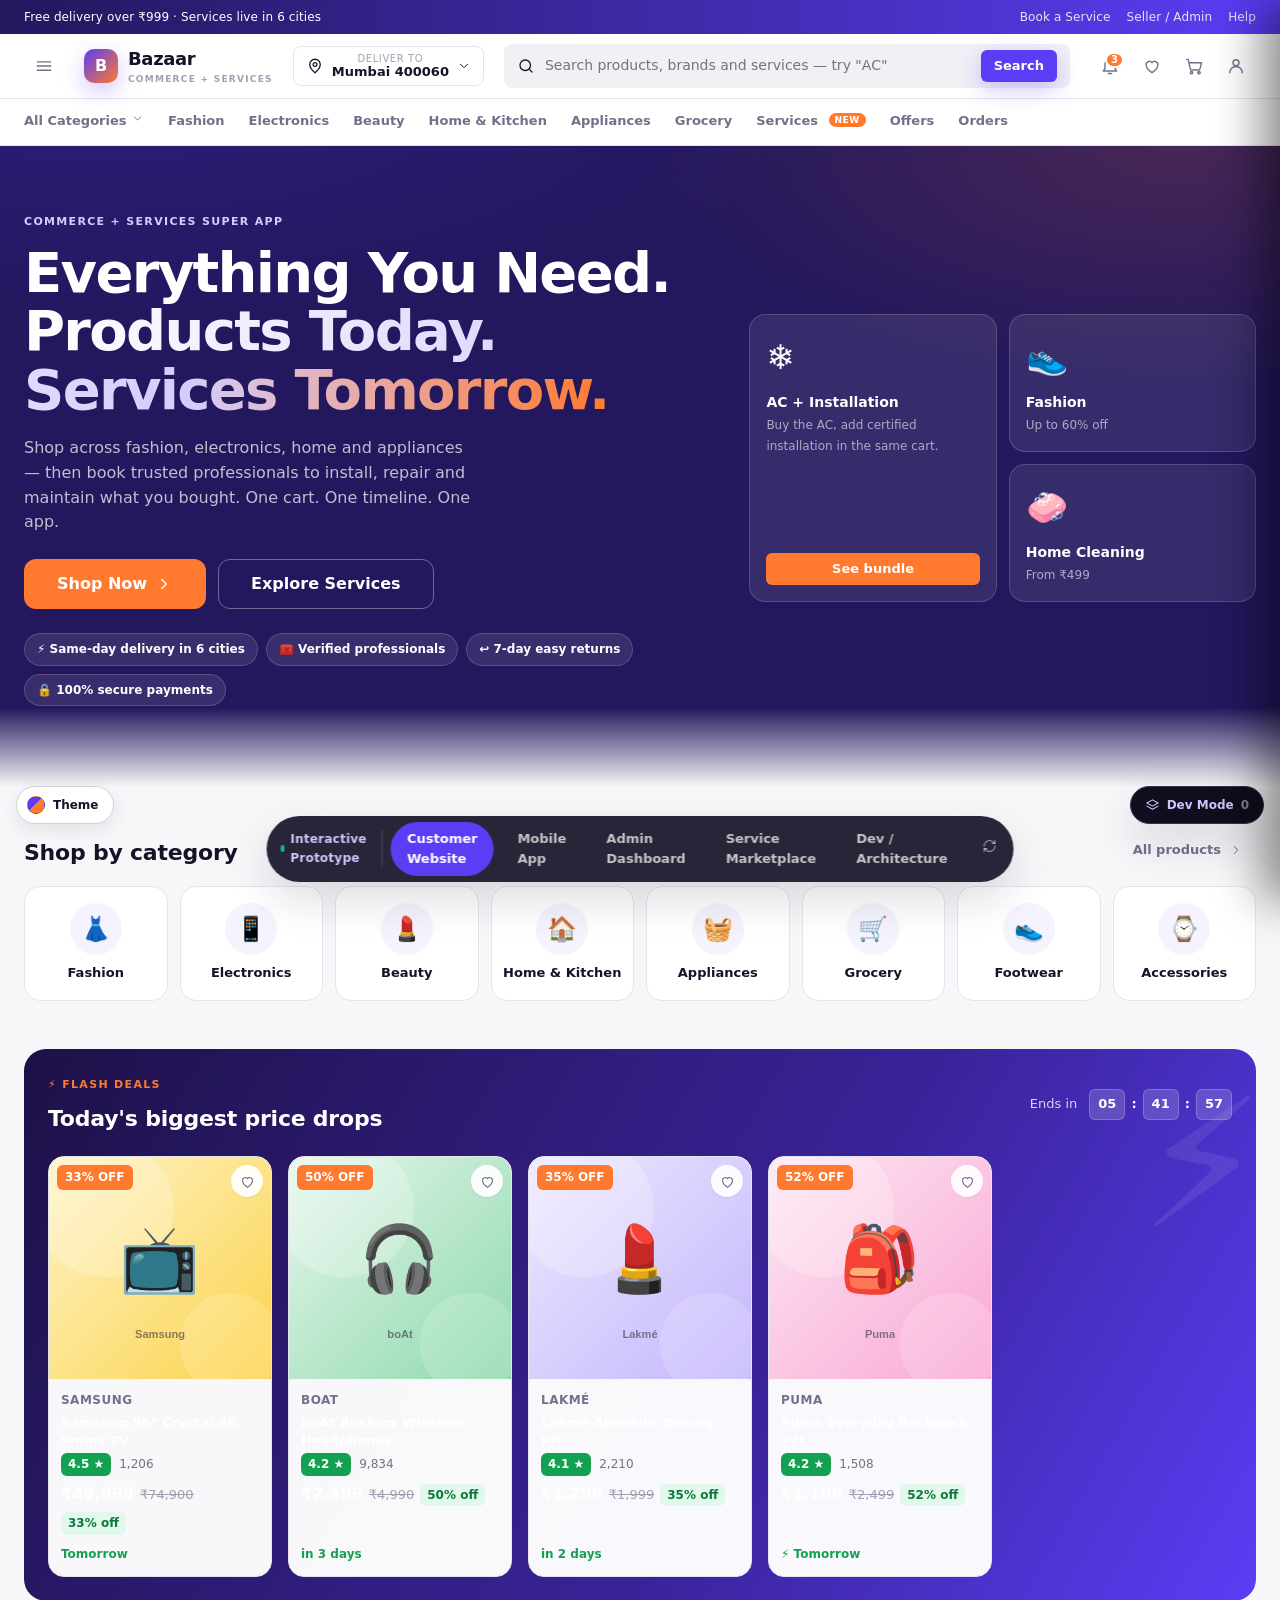
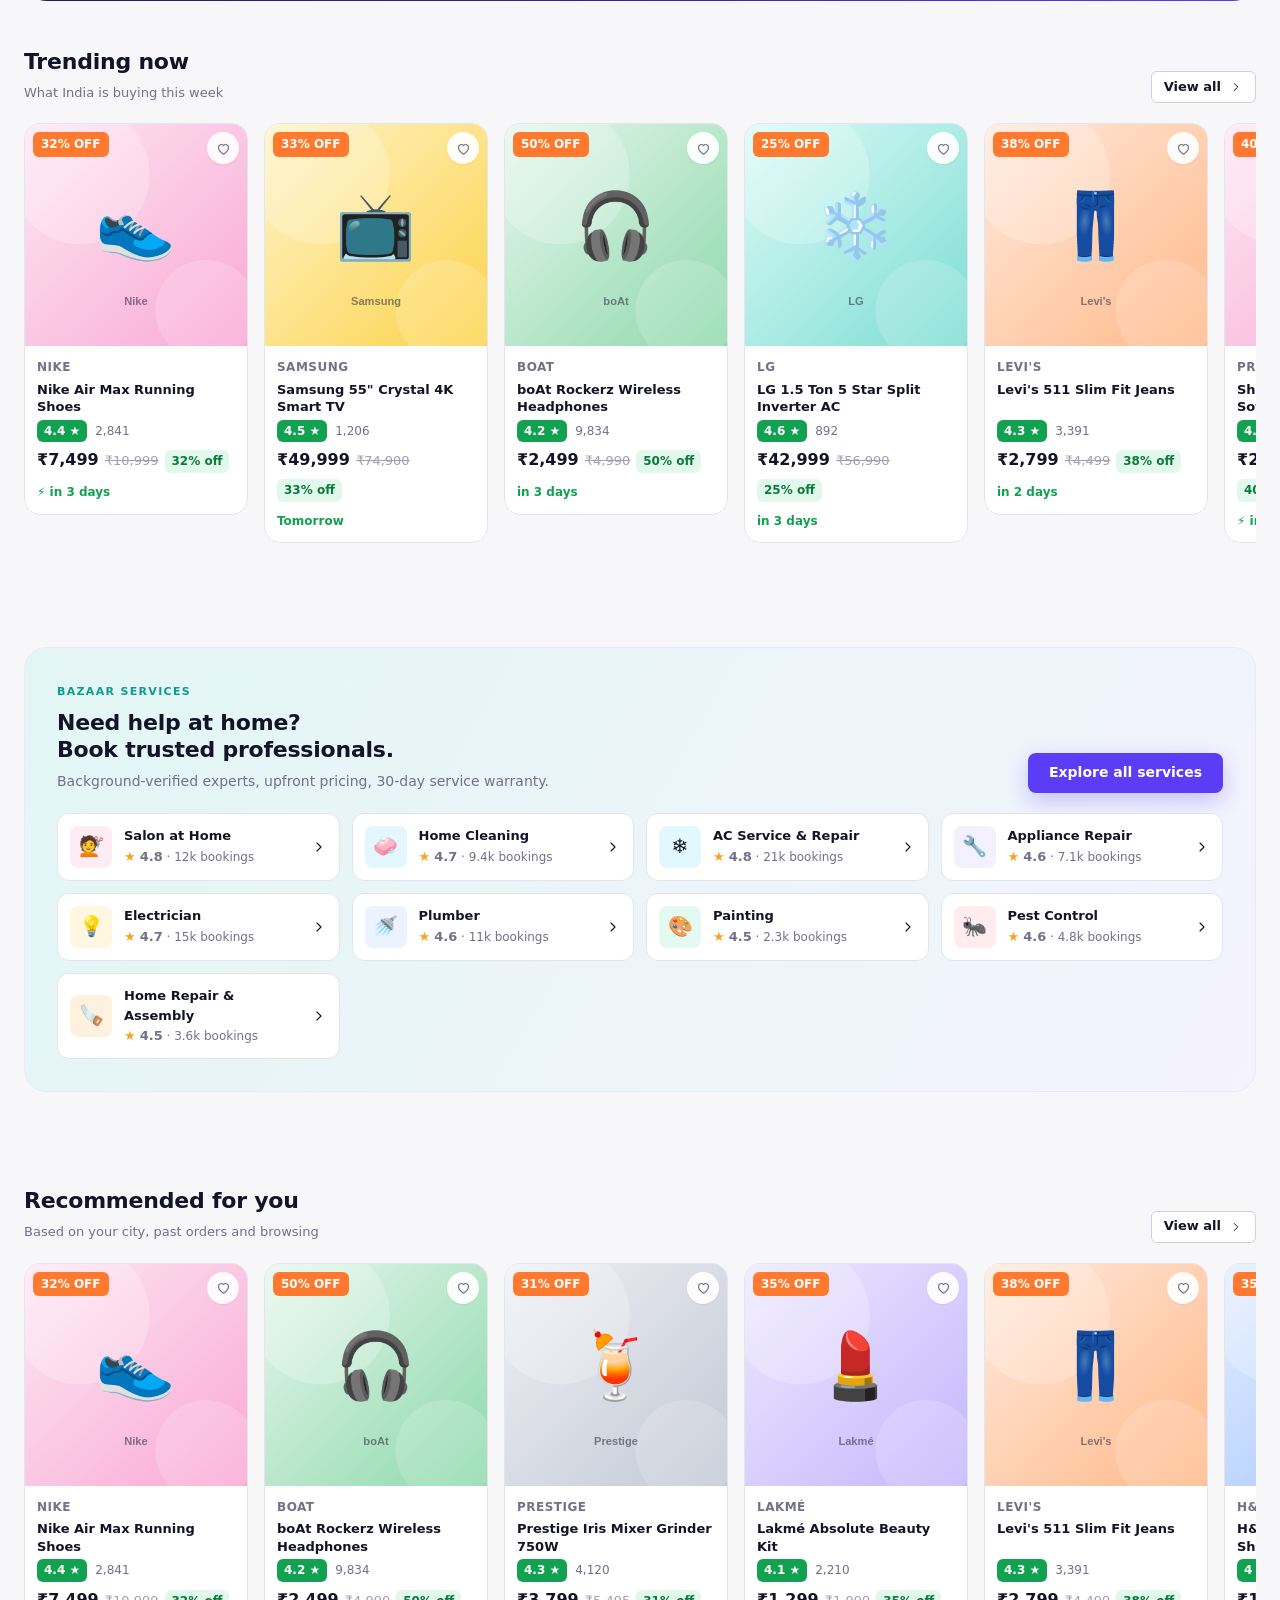
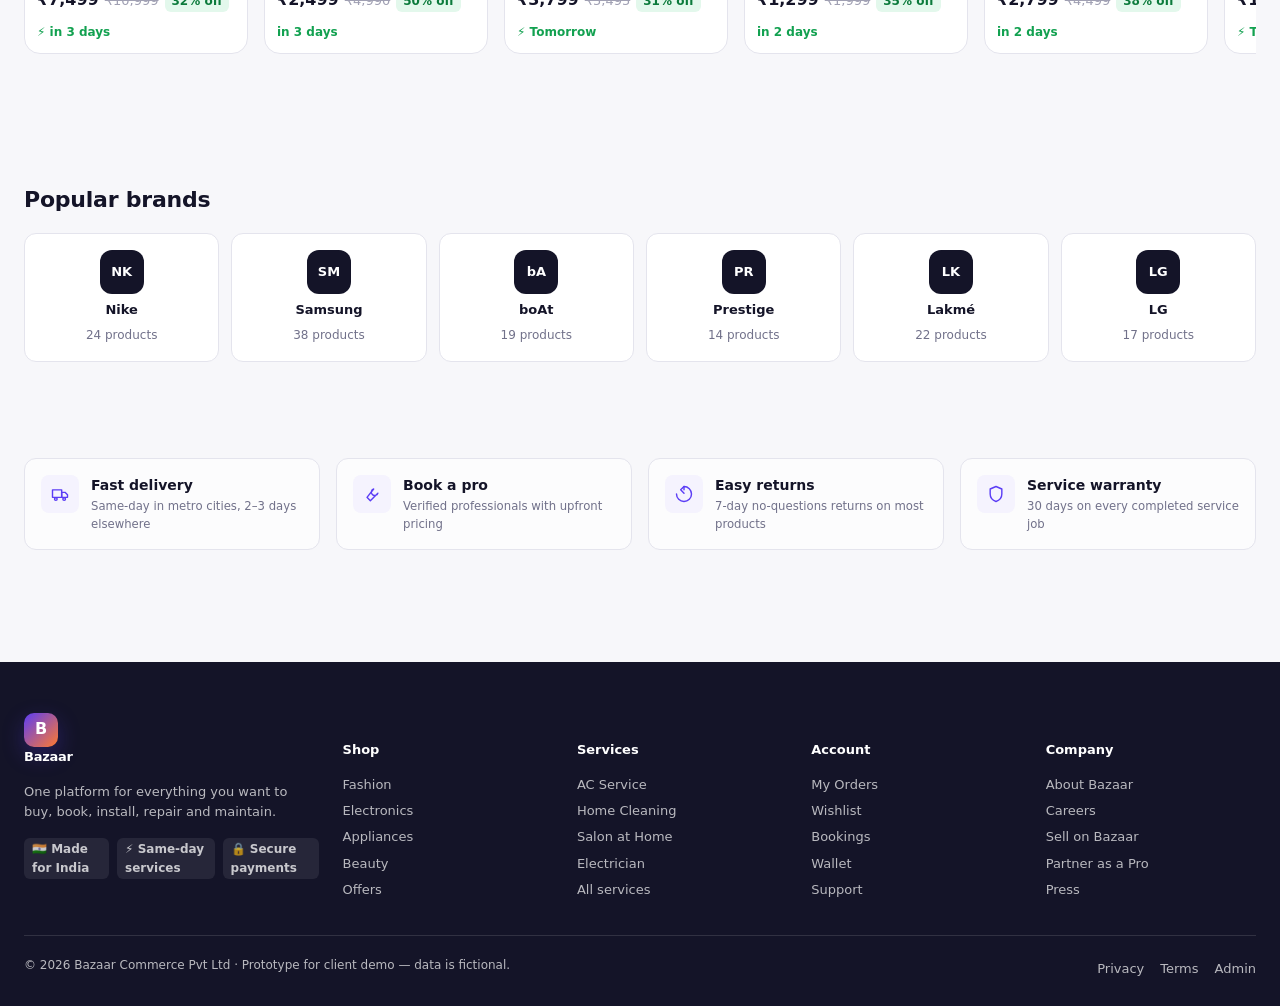
==== prototype/index.html @ 18c9ff4c "feat: Bazaar commerce + services super app prototype Interactive, dependency-free prototype (HTML/CS" ====
<!DOCTYPE html>
<html lang="en">
<head>
<meta charset="utf-8">
<meta name="viewport" content="width=device-width, initial-scale=1">
<title>Bazaar — Products Today. Services Tomorrow.</title>
<meta name="description" content="Bazaar customer storefront prototype — commerce plus home services in one app.">
<link rel="icon" href="data:image/svg+xml,<svg xmlns='http://www.w3.org/2000/svg' viewBox='0 0 100 100'><rect width='100' height='100' rx='24' fill='%235B3DF5'/><text y='72' x='50' font-size='62' font-family='Arial' font-weight='bold' fill='white' text-anchor='middle'>B</text></svg>">
<link rel="stylesheet" href="css/global.css">
<link rel="stylesheet" href="css/theme.css">
<link rel="stylesheet" href="css/dev.css">
<link rel="stylesheet" href="css/storefront.css">
<script src="js/theme.js"></script>
</head>
<body>
  <header class="site-header" id="header"></header>
  <main id="view"></main>
  <footer class="site-footer" id="footer"></footer>

  <script src="js/mock-data.js"></script>
  <script src="js/ui.js"></script>
  <script src="js/app.js"></script>
  <script src="js/dev-data.js"></script>
  <script src="js/dev-mode.js"></script>
</body>
</html>
---- prototype/css/global.css ----
/* ============================================================
   BAZAAR — Commerce + Services Super App
   global.css — design tokens + reusable component system
   Used by: index.html, services.html, admin.html, mobile.html
   ============================================================ */

/* ---------- 1. TOKENS ---------- */
:root {
  /* brand */
  --primary-900:#1d1147; --primary-800:#2b1a6b; --primary-700:#3a239a;
  --primary-600:#4a2ec4; --primary: #5B3DF5; --primary-400:#7d64f7;
  --primary-300:#a693fa; --primary-200:#cfc4fd; --primary-100:#ece7ff; --primary-50:#f6f4ff;

  --secondary:#0FB5A6;  --secondary-600:#0a8d82; --secondary-100:#dcfaf6;
  --accent:#FF7A2F;     --accent-600:#e35f16;    --accent-100:#fff0e6;

  /* status */
  --success:#12A150; --success-100:#e3f8ec;
  --warning:#F5A524; --warning-100:#fff4e0;
  --error:#E5484D;   --error-100:#fdeaea;
  --info:#3B82F6;    --info-100:#e8f1ff;

  /* neutrals */
  --n-0:#ffffff; --n-25:#fcfcfd; --n-50:#f7f7fa; --n-100:#f0f0f5; --n-200:#e4e4ed;
  --n-300:#d1d1de; --n-400:#a0a0b3; --n-500:#71718a; --n-600:#55556b; --n-700:#3c3c50;
  --n-800:#26263a; --n-900:#141428;

  /* semantic surfaces (light theme, dark-ready naming) */
  --bg:            var(--n-50);
  --surface:       var(--n-0);
  --surface-alt:   var(--n-25);
  --surface-sunken:var(--n-100);
  --border:        var(--n-200);
  --border-strong: var(--n-300);
  --text:          var(--n-900);
  --text-muted:    var(--n-500);
  --text-soft:     var(--n-400);
  --on-primary:    #ffffff;

  /* type scale */
  --font: "Inter", "Segoe UI", system-ui, -apple-system, "Helvetica Neue", Arial, sans-serif;
  --fs-xs:11px; --fs-sm:12px; --fs-md:13px; --fs-base:14px; --fs-lg:16px;
  --fs-xl:18px; --fs-2xl:22px; --fs-3xl:28px; --fs-4xl:34px; --fs-5xl:44px; --fs-6xl:56px;

  /* spacing scale (4px base) */
  --s-1:4px; --s-2:8px; --s-3:12px; --s-4:16px; --s-5:20px; --s-6:24px;
  --s-7:32px; --s-8:40px; --s-9:48px; --s-10:64px; --s-11:80px;

  /* radius */
  --r-xs:6px; --r-sm:8px; --r-md:12px; --r-lg:16px; --r-xl:22px; --r-full:999px;

  /* elevation */
  --sh-xs:0 1px 2px rgba(20,20,40,.06);
  --sh-sm:0 2px 6px rgba(20,20,40,.07);
  --sh-md:0 6px 18px rgba(20,20,40,.09);
  --sh-lg:0 18px 44px rgba(20,20,40,.14);
  --sh-primary:0 8px 22px rgba(91,61,245,.28);

  /* motion */
  --t-fast:120ms cubic-bezier(.4,0,.2,1);
  --t:180ms cubic-bezier(.4,0,.2,1);
  --t-slow:320ms cubic-bezier(.16,1,.3,1);

  --header-h:64px;
  --maxw:1320px;
}

/* Dark tokens kept ready — flip <html data-theme="dark"> to preview. */
[data-theme="dark"] {
  --bg:#0d0d18; --surface:#15152a; --surface-alt:#1b1b33; --surface-sunken:#101020;
  --border:#26263f; --border-strong:#33334f;
  --text:#f2f2f8; --text-muted:#a0a0b8; --text-soft:#70708c;
  --sh-md:0 6px 18px rgba(0,0,0,.5); --sh-lg:0 18px 44px rgba(0,0,0,.6);
}

/* ---------- 2. RESET ---------- */
*,*::before,*::after{box-sizing:border-box}
html,body{margin:0;padding:0}
html{-webkit-text-size-adjust:100%}
body{
  font-family:var(--font); font-size:var(--fs-base); line-height:1.55;
  color:var(--text); background:var(--bg);
  -webkit-font-smoothing:antialiased; text-rendering:optimizeLegibility;
}
img{max-width:100%; display:block}
button,input,select,textarea{font:inherit; color:inherit}
button{cursor:pointer; background:none; border:none; padding:0}
a{color:inherit; text-decoration:none}
ul,ol{margin:0; padding:0; list-style:none}
h1,h2,h3,h4,h5,p{margin:0}
table{border-collapse:collapse; width:100%}
:focus-visible{outline:2px solid var(--primary); outline-offset:2px; border-radius:4px}
::-webkit-scrollbar{width:10px;height:10px}
::-webkit-scrollbar-thumb{background:var(--n-300); border-radius:99px; border:3px solid transparent; background-clip:content-box}
::-webkit-scrollbar-track{background:transparent}

/* ---------- 3. TYPOGRAPHY ---------- */
.h1{font-size:var(--fs-4xl); font-weight:800; letter-spacing:-.02em; line-height:1.15}
.h2{font-size:var(--fs-3xl); font-weight:800; letter-spacing:-.02em; line-height:1.2}
.h3{font-size:var(--fs-2xl); font-weight:700; letter-spacing:-.01em}
.h4{font-size:var(--fs-xl); font-weight:700}
.h5{font-size:var(--fs-lg); font-weight:650}
.eyebrow{font-size:var(--fs-xs); font-weight:700; letter-spacing:.12em; text-transform:uppercase; color:var(--primary)}
.muted{color:var(--text-muted)}
.soft{color:var(--text-soft)}
.small{font-size:var(--fs-md)}
.tiny{font-size:var(--fs-sm)}
.strike{text-decoration:line-through; color:var(--text-soft)}
.bold{font-weight:700}
.center{text-align:center}
.right{text-align:right}
.nowrap{white-space:nowrap}
.clamp2{display:-webkit-box;-webkit-line-clamp:2;-webkit-box-orient:vertical;overflow:hidden}
.clamp1{white-space:nowrap;overflow:hidden;text-overflow:ellipsis}

/* ---------- 4. LAYOUT ---------- */
.container{width:100%; max-width:var(--maxw); margin:0 auto; padding:0 var(--s-6)}
.row{display:flex; align-items:center}
.row-between{display:flex; align-items:center; justify-content:space-between}
.col{display:flex; flex-direction:column}
.wrap{flex-wrap:wrap}
.gap-1{gap:var(--s-1)} .gap-2{gap:var(--s-2)} .gap-3{gap:var(--s-3)}
.gap-4{gap:var(--s-4)} .gap-5{gap:var(--s-5)} .gap-6{gap:var(--s-6)} .gap-8{gap:var(--s-8)}
.grow{flex:1}
.mt-2{margin-top:var(--s-2)} .mt-3{margin-top:var(--s-3)} .mt-4{margin-top:var(--s-4)}
.mt-6{margin-top:var(--s-6)} .mt-8{margin-top:var(--s-8)}
.mb-2{margin-bottom:var(--s-2)} .mb-3{margin-bottom:var(--s-3)} .mb-4{margin-bottom:var(--s-4)}
.mb-6{margin-bottom:var(--s-6)}
.hide{display:none !important}
.grid{display:grid; gap:var(--s-5)}
.grid-2{grid-template-columns:repeat(2,1fr)}
.grid-3{grid-template-columns:repeat(3,1fr)}
.grid-4{grid-template-columns:repeat(4,1fr)}
.grid-auto{grid-template-columns:repeat(auto-fill,minmax(210px,1fr))}
.divider{height:1px; background:var(--border); border:0; margin:var(--s-5) 0}
.section{padding:var(--s-9) 0}
.section-head{display:flex; align-items:flex-end; justify-content:space-between; gap:var(--s-4); margin-bottom:var(--s-5)}
.section-head .h3{line-height:1.2}

/* ---------- 5. BUTTONS ---------- */
.btn{
  display:inline-flex; align-items:center; justify-content:center; gap:var(--s-2);
  height:40px; padding:0 var(--s-5); border-radius:var(--r-sm);
  font-size:var(--fs-base); font-weight:650; white-space:nowrap;
  border:1px solid transparent; transition:all var(--t); user-select:none;
}
.btn:active{transform:translateY(1px)}
.btn-primary{background:var(--primary); color:var(--on-primary); box-shadow:var(--sh-primary)}
.btn-primary:hover{background:var(--primary-600)}
.btn-secondary{background:var(--n-900); color:#fff}
.btn-secondary:hover{background:var(--n-800)}
.btn-accent{background:var(--accent); color:#fff}
.btn-accent:hover{background:var(--accent-600)}
.btn-outline{background:var(--surface); border-color:var(--border-strong); color:var(--text)}
.btn-outline:hover{border-color:var(--primary); color:var(--primary); background:var(--primary-50)}
.btn-ghost{background:transparent; color:var(--text-muted)}
.btn-ghost:hover{background:var(--surface-sunken); color:var(--text)}
.btn-danger{background:var(--error); color:#fff}
.btn-danger:hover{filter:brightness(.93)}
.btn-success{background:var(--success); color:#fff}
.btn-sm{height:32px; padding:0 var(--s-3); font-size:var(--fs-md); border-radius:var(--r-xs)}
.btn-lg{height:50px; padding:0 var(--s-7); font-size:var(--fs-lg); border-radius:var(--r-md)}
.btn-block{width:100%}
.btn-icon{width:40px; padding:0}
.btn-icon.btn-sm{width:32px}
.btn[disabled],.btn.is-disabled{opacity:.45; pointer-events:none}

.icon-btn{
  width:40px;height:40px;border-radius:var(--r-full);display:inline-flex;
  align-items:center;justify-content:center;color:var(--text-muted);transition:all var(--t);position:relative
}
.icon-btn:hover{background:var(--surface-sunken); color:var(--text)}
.icon-btn .dot{
  position:absolute; top:6px; right:6px; min-width:16px; height:16px; padding:0 4px;
  background:var(--accent); color:#fff; font-size:10px; font-weight:700; border-radius:99px;
  display:flex; align-items:center; justify-content:center; border:2px solid var(--surface)
}

/* ---------- 6. FORMS ---------- */
.field{display:flex; flex-direction:column; gap:6px; width:100%}
.label{font-size:var(--fs-md); font-weight:650; color:var(--text-muted)}
.input,.select,.textarea{
  width:100%; height:42px; padding:0 var(--s-3); background:var(--surface);
  border:1px solid var(--border-strong); border-radius:var(--r-sm);
  font-size:var(--fs-base); transition:border-color var(--t), box-shadow var(--t);
}
.textarea{height:auto; min-height:88px; padding:var(--s-3); resize:vertical; line-height:1.5}
.select{appearance:none; padding-right:32px;
  background-image:url("data:image/svg+xml;utf8,<svg xmlns='http://www.w3.org/2000/svg' width='16' height='16' fill='none' stroke='%2371718a' stroke-width='2'><path d='M4 6l4 4 4-4'/></svg>");
  background-repeat:no-repeat; background-position:right 10px center}
.input:focus,.select:focus,.textarea:focus{outline:none; border-color:var(--primary); box-shadow:0 0 0 3px var(--primary-100)}
.input::placeholder,.textarea::placeholder{color:var(--text-soft)}
.hint{font-size:var(--fs-sm); color:var(--text-soft)}
.error-text{font-size:var(--fs-sm); color:var(--error)}
.check{display:inline-flex; align-items:center; gap:var(--s-2); cursor:pointer; font-size:var(--fs-md)}
.check input{width:16px;height:16px;accent-color:var(--primary); cursor:pointer}
.switch{position:relative; width:40px; height:22px; flex:none}
.switch input{opacity:0; width:100%; height:100%; margin:0; cursor:pointer; position:relative; z-index:2}
.switch span{position:absolute; inset:0; background:var(--n-300); border-radius:99px; transition:background var(--t)}
.switch span::after{content:""; position:absolute; top:2px; left:2px; width:18px; height:18px; background:#fff; border-radius:50%; transition:transform var(--t); box-shadow:var(--sh-xs)}
.switch input:checked ~ span{background:var(--success)}
.switch input:checked ~ span::after{transform:translateX(18px)}

.search-box{display:flex; align-items:center; gap:var(--s-2); height:42px; padding:0 var(--s-3);
  background:var(--surface); border:1px solid var(--border-strong); border-radius:var(--r-sm)}
.search-box input{flex:1; border:none; outline:none; background:none; font-size:var(--fs-base)}

/* ---------- 7. CARDS / PANELS ---------- */
.card{background:var(--surface); border:1px solid var(--border); border-radius:var(--r-lg); box-shadow:var(--sh-xs)}
.card-pad{padding:var(--s-5)}
.card-head{display:flex; align-items:center; justify-content:space-between; gap:var(--s-3);
  padding:var(--s-4) var(--s-5); border-bottom:1px solid var(--border)}
.card-body{padding:var(--s-5)}
.card-foot{padding:var(--s-4) var(--s-5); border-top:1px solid var(--border); background:var(--surface-alt);
  border-radius:0 0 var(--r-lg) var(--r-lg)}
.panel{background:var(--surface); border:1px solid var(--border); border-radius:var(--r-md); padding:var(--s-4)}
.tile{background:var(--surface-alt); border:1px solid var(--border); border-radius:var(--r-md); padding:var(--s-4)}

/* ---------- 8. CHIPS / BADGES / PILLS ---------- */
.chip{display:inline-flex; align-items:center; gap:6px; height:32px; padding:0 var(--s-3);
  border-radius:var(--r-full); border:1px solid var(--border-strong); background:var(--surface);
  font-size:var(--fs-md); font-weight:600; color:var(--text-muted); transition:all var(--t); white-space:nowrap}
.chip:hover{border-color:var(--primary-300); color:var(--primary)}
.chip.is-active{background:var(--primary); border-color:var(--primary); color:#fff}
.chip .x{opacity:.7; font-size:var(--fs-lg); line-height:1}
.badge{display:inline-flex; align-items:center; gap:5px; padding:3px 9px; border-radius:var(--r-full);
  font-size:var(--fs-sm); font-weight:700; letter-spacing:.01em}
.badge::before{content:""; width:6px; height:6px; border-radius:50%; background:currentColor}
.badge-neutral{background:var(--n-100); color:var(--n-600)}
.badge-success{background:var(--success-100); color:#0b7a3b}
.badge-warning{background:var(--warning-100); color:#a86a05}
.badge-error{background:var(--error-100); color:#b3272c}
.badge-info{background:var(--info-100); color:#1d5fd0}
.badge-primary{background:var(--primary-100); color:var(--primary-700)}
.badge-plain::before{display:none}
.tag{display:inline-block; padding:2px 8px; border-radius:var(--r-xs); background:var(--surface-sunken);
  font-size:var(--fs-sm); font-weight:600; color:var(--text-muted)}
.pct{background:var(--success-100); color:#0b7a3b; font-weight:700; padding:2px 7px; border-radius:var(--r-xs); font-size:var(--fs-sm)}

/* ---------- 9. TABLES ---------- */
.table-wrap{overflow-x:auto; border-radius:var(--r-lg)}
.table{font-size:var(--fs-base); min-width:640px}
.table thead th{
  text-align:left; font-size:var(--fs-sm); font-weight:700; letter-spacing:.04em; text-transform:uppercase;
  color:var(--text-muted); background:var(--surface-alt); padding:var(--s-3) var(--s-4);
  border-bottom:1px solid var(--border); white-space:nowrap; position:sticky; top:0; z-index:1
}
.table tbody td{padding:var(--s-3) var(--s-4); border-bottom:1px solid var(--border); vertical-align:middle}
.table tbody tr{transition:background var(--t-fast)}
.table tbody tr:hover{background:var(--primary-50)}
.table tbody tr:last-child td{border-bottom:none}
.table .actions{display:flex; gap:6px; justify-content:flex-end}
.table-empty{padding:var(--s-9); text-align:center; color:var(--text-muted)}
.cell-media{display:flex; align-items:center; gap:var(--s-3)}
.cell-media img{width:40px; height:40px; border-radius:var(--r-sm); object-fit:cover; flex:none}
.pager{display:flex; align-items:center; justify-content:space-between; padding:var(--s-3) var(--s-4); gap:var(--s-3)}

/* ---------- 10. AVATAR / MEDIA ---------- */
.avatar{width:40px;height:40px;border-radius:50%;background:var(--primary-100);color:var(--primary-700);
  display:flex;align-items:center;justify-content:center;font-weight:700;font-size:var(--fs-md);flex:none}
.avatar-lg{width:64px;height:64px;font-size:var(--fs-xl)}
.avatar-sm{width:30px;height:30px;font-size:var(--fs-sm)}
.thumb{border-radius:var(--r-md); background:var(--surface-sunken); object-fit:cover; width:100%; aspect-ratio:1/1}

/* ---------- 11. MODAL ---------- */
.modal-root{position:fixed; inset:0; z-index:1000; display:none}
.modal-root.is-open{display:block}
.modal-backdrop{position:absolute; inset:0; background:rgba(20,20,40,.45); backdrop-filter:blur(3px); animation:fade var(--t) both}
.modal{
  position:relative; margin:5vh auto; width:min(720px, calc(100% - 32px)); max-height:90vh;
  background:var(--surface); border-radius:var(--r-lg); box-shadow:var(--sh-lg);
  display:flex; flex-direction:column; overflow:hidden; animation:pop var(--t-slow) both
}
.modal.modal-sm{width:min(460px, calc(100% - 32px))}
.modal.modal-lg{width:min(980px, calc(100% - 32px))}
.modal-head{display:flex; align-items:center; justify-content:space-between; gap:var(--s-3);
  padding:var(--s-4) var(--s-5); border-bottom:1px solid var(--border)}
.modal-body{padding:var(--s-5); overflow:auto}
.modal-foot{padding:var(--s-4) var(--s-5); border-top:1px solid var(--border); display:flex;
  justify-content:flex-end; gap:var(--s-3); background:var(--surface-alt)}

/* ---------- 12. DRAWER ---------- */
.drawer-root{position:fixed; inset:0; z-index:1001; display:none}
.drawer-root.is-open{display:block}
.drawer{
  position:absolute; top:0; right:0; height:100%; width:min(520px, 100%);
  background:var(--surface); box-shadow:var(--sh-lg); display:flex; flex-direction:column;
  animation:slideIn var(--t-slow) both
}
.drawer.drawer-left{right:auto; left:0; animation:slideInLeft var(--t-slow) both}
.drawer.drawer-wide{width:min(720px,100%)}
.drawer-head{display:flex; align-items:center; justify-content:space-between; gap:var(--s-3);
  padding:var(--s-4) var(--s-5); border-bottom:1px solid var(--border)}
.drawer-body{padding:var(--s-5); overflow:auto; flex:1}
.drawer-foot{padding:var(--s-4) var(--s-5); border-top:1px solid var(--border); background:var(--surface-alt)}

/* ---------- 13. TOASTS ---------- */
.toast-root{position:fixed; z-index:1200; right:var(--s-5); bottom:var(--s-5); display:flex;
  flex-direction:column; gap:var(--s-2); pointer-events:none}
.toast{
  display:flex; align-items:flex-start; gap:var(--s-3); min-width:270px; max-width:360px;
  padding:var(--s-3) var(--s-4); border-radius:var(--r-md); background:var(--n-900); color:#fff;
  box-shadow:var(--sh-lg); font-size:var(--fs-md); animation:toastIn var(--t-slow) both; pointer-events:auto
}
.toast .ic{width:20px;height:20px;border-radius:50%;display:grid;place-items:center;flex:none;font-size:12px;font-weight:800}
.toast-success .ic{background:var(--success)} .toast-error .ic{background:var(--error)}
.toast-info .ic{background:var(--info)} .toast-warning .ic{background:var(--warning)}
.toast.out{animation:toastOut var(--t) both}

/* ---------- 14. TABS / SEGMENTED ---------- */
.tabs{display:flex; gap:var(--s-5); border-bottom:1px solid var(--border); overflow-x:auto}
.tab{padding:var(--s-3) 2px; font-size:var(--fs-base); font-weight:650; color:var(--text-muted);
  border-bottom:2px solid transparent; margin-bottom:-1px; white-space:nowrap; transition:all var(--t)}
.tab:hover{color:var(--text)}
.tab.is-active{color:var(--primary); border-color:var(--primary)}
.seg{display:inline-flex; background:var(--surface-sunken); padding:3px; border-radius:var(--r-sm); gap:2px}
.seg button{padding:6px var(--s-3); border-radius:var(--r-xs); font-size:var(--fs-md); font-weight:650; color:var(--text-muted)}
.seg button.is-active{background:var(--surface); color:var(--text); box-shadow:var(--sh-xs)}

/* ---------- 15. TIMELINE / STEPPER ---------- */
.timeline{position:relative; padding-left:28px}
.timeline::before{content:""; position:absolute; left:9px; top:6px; bottom:6px; width:2px; background:var(--border)}
.tl-item{position:relative; padding-bottom:var(--s-5)}
.tl-item:last-child{padding-bottom:0}
.tl-item::before{content:""; position:absolute; left:-24px; top:4px; width:14px; height:14px; border-radius:50%;
  background:var(--surface); border:2px solid var(--border-strong)}
.tl-item.done::before{background:var(--success); border-color:var(--success)}
.tl-item.current::before{background:var(--primary); border-color:var(--primary); box-shadow:0 0 0 4px var(--primary-100)}
.tl-title{font-weight:650}
.tl-meta{font-size:var(--fs-md); color:var(--text-muted)}

.stepper{display:flex; align-items:center; gap:var(--s-2); flex-wrap:wrap}
.step{display:flex; align-items:center; gap:var(--s-2); font-size:var(--fs-md); font-weight:650; color:var(--text-soft)}
.step .n{width:26px;height:26px;border-radius:50%;display:grid;place-items:center;background:var(--surface-sunken);
  color:var(--text-muted); font-size:var(--fs-sm); font-weight:700}
.step.done{color:var(--success)} .step.done .n{background:var(--success); color:#fff}
.step.is-active{color:var(--primary)} .step.is-active .n{background:var(--primary); color:#fff; box-shadow:var(--sh-primary)}
.step-line{width:26px;height:2px;background:var(--border)}

/* ---------- 16. RATING ---------- */
.rating{display:inline-flex; align-items:center; gap:4px; font-size:var(--fs-md); font-weight:650}
.rating .star{color:#F5A524}
.rating-pill{display:inline-flex; align-items:center; gap:4px; padding:2px 7px; border-radius:var(--r-xs);
  background:var(--success); color:#fff; font-size:var(--fs-sm); font-weight:700}

/* ---------- 17. SKELETON / EMPTY / MISC ---------- */
.skeleton{background:linear-gradient(90deg,var(--n-100),var(--n-200),var(--n-100));
  background-size:200% 100%; animation:shimmer 1.2s infinite; border-radius:var(--r-sm)}
.empty{display:flex; flex-direction:column; align-items:center; gap:var(--s-3); padding:var(--s-9); text-align:center}
.empty .ic{width:64px;height:64px;border-radius:50%;background:var(--surface-sunken);display:grid;place-items:center;font-size:26px}
.progress{height:6px; background:var(--surface-sunken); border-radius:99px; overflow:hidden}
.progress i{display:block; height:100%; background:var(--primary); border-radius:99px; transition:width var(--t-slow)}
.kbd{padding:1px 6px; border:1px solid var(--border-strong); border-bottom-width:2px; border-radius:var(--r-xs);
  font-size:var(--fs-sm); font-family:ui-monospace,Menlo,monospace; background:var(--surface-alt)}
.scroll-x{display:flex; gap:var(--s-4); overflow-x:auto; padding-bottom:var(--s-2); scroll-snap-type:x mandatory}
.scroll-x > *{scroll-snap-align:start}
.scroll-x::-webkit-scrollbar{height:6px}

/* ---------- 18. CHARTS (hand-rolled SVG) ---------- */
.chart{width:100%; overflow:visible}
.chart .grid-line{stroke:var(--border); stroke-width:1; stroke-dasharray:3 4}
.chart .axis-label{fill:var(--text-soft); font-size:10px}
.chart .bar{transition:opacity var(--t)}
.chart .bar:hover{opacity:.75}
.legend{display:flex; flex-wrap:wrap; gap:var(--s-3); font-size:var(--fs-md); color:var(--text-muted)}
.legend i{width:10px;height:10px;border-radius:3px;display:inline-block;margin-right:6px}
.spark{display:block}

/* ---------- 19. PROTOTYPE SWITCHER (client presentation mode) ---------- */
.proto-bar{
  position:fixed; z-index:900; left:50%; transform:translateX(-50%); bottom:18px;
  display:flex; align-items:center; gap:var(--s-2); padding:6px;
  background:rgba(20,20,40,.92); backdrop-filter:blur(10px); border-radius:var(--r-full);
  box-shadow:var(--sh-lg); color:#fff; font-size:var(--fs-md)
}
.proto-bar .live{display:flex; align-items:center; gap:6px; padding:0 var(--s-3) 0 var(--s-2);
  font-weight:700; font-size:var(--fs-sm); letter-spacing:.02em; color:#cfc4fd; border-right:1px solid rgba(255,255,255,.15)}
.proto-bar .live::before{content:""; width:7px;height:7px;border-radius:50%;background:var(--secondary);
  box-shadow:0 0 0 0 rgba(15,181,166,.7); animation:pulse 2s infinite}
.proto-bar a{padding:7px var(--s-4); border-radius:var(--r-full); font-weight:650; color:rgba(255,255,255,.72); transition:all var(--t)}
.proto-bar a:hover{color:#fff; background:rgba(255,255,255,.1)}
.proto-bar a.is-active{background:var(--primary); color:#fff}
.proto-bar .mini{padding:7px 10px; color:rgba(255,255,255,.55)}
.proto-bar .mini:hover{color:#fff}
@media (max-width:760px){
  .proto-bar{bottom:auto; top:8px; font-size:var(--fs-sm); padding:4px; gap:2px}
  .proto-bar a{padding:6px 10px}
  .proto-bar .live span{display:none}
}

/* ---------- 20. ANIMATIONS ---------- */
@keyframes fade{from{opacity:0}to{opacity:1}}
@keyframes pop{from{opacity:0; transform:translateY(12px) scale(.98)}to{opacity:1; transform:none}}
@keyframes slideIn{from{transform:translateX(100%)}to{transform:none}}
@keyframes slideInLeft{from{transform:translateX(-100%)}to{transform:none}}
@keyframes toastIn{from{opacity:0; transform:translateY(14px)}to{opacity:1; transform:none}}
@keyframes toastOut{to{opacity:0; transform:translateY(8px)}}
@keyframes shimmer{to{background-position:-200% 0}}
@keyframes pulse{70%{box-shadow:0 0 0 8px rgba(15,181,166,0)}100%{box-shadow:0 0 0 0 rgba(15,181,166,0)}}
@keyframes riseIn{from{opacity:0; transform:translateY(16px)}to{opacity:1; transform:none}}
.rise{animation:riseIn var(--t-slow) both}
.rise-2{animation:riseIn var(--t-slow) 60ms both}
.rise-3{animation:riseIn var(--t-slow) 120ms both}
@media (prefers-reduced-motion:reduce){*{animation-duration:.01ms !important; transition-duration:.01ms !important}}

/* ---------- 21. RESPONSIVE HELPERS ---------- */
@media (max-width:1100px){
  .grid-4{grid-template-columns:repeat(3,1fr)}
  .hide-lg{display:none !important}
}
@media (max-width:860px){
  :root{--fs-4xl:28px; --fs-3xl:24px; --fs-5xl:34px}
  .grid-4,.grid-3{grid-template-columns:repeat(2,1fr)}
  .container{padding:0 var(--s-4)}
  .section{padding:var(--s-7) 0}
  .hide-md{display:none !important}
}
@media (max-width:560px){
  .grid-2{grid-template-columns:1fr}
  .grid-auto{grid-template-columns:repeat(2,1fr); gap:var(--s-3)}
  .hide-sm{display:none !important}
  .modal{margin:0; width:100%; height:100%; max-height:100%; border-radius:0}
}
---- prototype/css/theme.css ----
/* ============================================================
   theme.css — theme switcher control + dark-mode corrections
   Loaded after global.css on every page.
   ============================================================ */

/* ---------- floating control ---------- */
.theme-btn{
  position:fixed; left:16px; bottom:76px; z-index:1099; display:flex; align-items:center; gap:8px;
  height:38px; padding:0 14px 0 10px; border-radius:var(--r-full);
  background:var(--surface); color:var(--text); border:1px solid var(--border-strong);
  font-size:12px; font-weight:700; box-shadow:var(--sh-md); transition:all var(--t)
}
.theme-btn:hover{border-color:var(--primary); color:var(--primary)}
.theme-btn .tsw{width:18px; height:18px; border-radius:50%; border:1px solid rgba(0,0,0,.15); flex:none}

.theme-panel{
  position:fixed; left:16px; bottom:124px; z-index:1100; width:320px; max-height:min(76vh, 640px);
  background:var(--surface); border:1px solid var(--border); border-radius:var(--r-lg);
  box-shadow:var(--sh-lg); display:none; flex-direction:column; overflow:hidden
}
.theme-panel.open{display:flex; animation:pop var(--t-slow) both}
.tp-head{display:flex; align-items:center; justify-content:space-between; padding:12px 14px;
  border-bottom:1px solid var(--border); flex:none}
.tp-head b{font-size:14px}
.tp-x{width:26px; height:26px; border-radius:var(--r-xs); color:var(--text-muted)}
.tp-x:hover{background:var(--surface-sunken); color:var(--text)}
.tp-body{padding:14px; overflow-y:auto}
.tp-label{font-size:10px; font-weight:800; letter-spacing:.12em; text-transform:uppercase;
  color:var(--text-soft); margin:14px 0 8px}
.tp-body > .tp-label:first-child{margin-top:0}

.tp-seg{display:flex; gap:4px; background:var(--surface-sunken); padding:4px; border-radius:var(--r-sm)}
.tp-seg button{flex:1; padding:7px 6px; border-radius:var(--r-xs); font-size:11px; font-weight:700;
  color:var(--text-muted); transition:all var(--t)}
.tp-seg button:hover{color:var(--text)}
.tp-seg button.on{background:var(--surface); color:var(--primary); box-shadow:var(--sh-xs)}

.tp-presets{display:grid; grid-template-columns:1fr 1fr; gap:6px}
.tp-presets button{display:flex; align-items:center; gap:8px; padding:8px; border-radius:var(--r-sm);
  border:1.5px solid var(--border); background:var(--surface); transition:all var(--t)}
.tp-presets button:hover{border-color:var(--primary-300)}
.tp-presets button.on{border-color:var(--primary); background:var(--primary-50)}
.tp-presets .dots{display:flex; flex:none}
.tp-presets .dots i{width:12px; height:12px; border-radius:50%; display:block; margin-right:-4px;
  border:1.5px solid var(--surface)}
.tp-presets .pname{font-size:11px; font-weight:650; color:var(--text)}

.tp-color{display:flex; align-items:center; gap:10px; padding:7px 0}
.tp-color input[type=color]{width:34px; height:34px; padding:0; border:1px solid var(--border-strong);
  border-radius:var(--r-sm); background:none; cursor:pointer; flex:none}
.tp-color input[type=color]::-webkit-color-swatch-wrapper{padding:3px}
.tp-color input[type=color]::-webkit-color-swatch{border:none; border-radius:calc(var(--r-sm) - 3px)}
.tp-color .col{flex:1; display:flex; flex-direction:column; line-height:1.3}
.tp-color b{font-size:12px}
.tp-color small{font-size:10px; color:var(--text-soft)}
.tp-hex{width:78px; height:30px; padding:0 8px; text-align:center; text-transform:uppercase;
  font-family:ui-monospace,Menlo,monospace; font-size:11px; font-weight:700;
  border:1px solid var(--border-strong); border-radius:var(--r-xs); background:var(--surface); color:var(--text)}
.tp-hex:focus{outline:none; border-color:var(--primary)}
.tp-note{margin-top:14px; padding:10px; border-radius:var(--r-sm); background:var(--surface-alt);
  font-size:11px; line-height:1.5; color:var(--text-muted)}
.tp-note b{color:var(--text)}
.tp-reset{width:100%; margin-top:10px; height:34px; border-radius:var(--r-sm);
  border:1px solid var(--border-strong); font-size:11px; font-weight:700; color:var(--text-muted)}
.tp-reset:hover{border-color:var(--error); color:var(--error)}

@media (max-width:860px){
  .theme-btn{bottom:auto; top:56px; left:10px; height:32px; padding:0 10px 0 8px; font-size:11px}
  .theme-btn .tlabel{display:none}
  .theme-panel{left:10px; right:10px; width:auto; top:96px; bottom:auto; max-height:70vh}
}

/* ============================================================
   DARK MODE CORRECTIONS
   global.css flips the surface tokens; these fix the places that
   legitimately need a hardcoded light value in the light theme.
   ============================================================ */
[data-theme="dark"]{
  --success-100:#10301f; --warning-100:#332508; --error-100:#3a1517; --info-100:#0f2340;
  --n-50:#101020; --n-100:#181830; --n-200:#26263f; --n-300:#33334f;
  color-scheme:dark;
}
[data-theme="dark"] .badge-success{color:#4ade80}
[data-theme="dark"] .badge-warning{color:#fbbf24}
[data-theme="dark"] .badge-error{color:#fb7185}
[data-theme="dark"] .badge-info{color:#7dabff}
[data-theme="dark"] .badge-neutral{background:var(--surface-sunken); color:var(--text-muted)}
[data-theme="dark"] .badge-primary{color:var(--primary-300)}
[data-theme="dark"] .pct{background:var(--success-100); color:#4ade80}
[data-theme="dark"] .tag{background:var(--surface-sunken); color:var(--text-muted)}

/* storefront */
[data-theme="dark"] .p-wish{background:rgba(21,21,42,.9); color:var(--text-muted)}
[data-theme="dark"] .p-oos{background:rgba(13,13,24,.78); color:var(--text)}
[data-theme="dark"] .flash .p-card{background:var(--surface)}
[data-theme="dark"] .brand-chip .lg{background:var(--surface-sunken); color:var(--text)}
[data-theme="dark"] .svc-band{border-color:var(--border)}
[data-theme="dark"] .site-footer{background:#0a0a14; border-top:1px solid var(--border)}
[data-theme="dark"] .success-hero .tick{background:var(--success-100); color:#4ade80}
[data-theme="dark"] .toast{background:var(--surface-alt); border:1px solid var(--border-strong); color:var(--text)}
[data-theme="dark"] .social button{background:var(--surface)}
[data-theme="dark"] .skeleton{background:linear-gradient(90deg,var(--n-100),var(--n-200),var(--n-100));
  background-size:200% 100%}
[data-theme="dark"] .zoom-hint{background:rgba(0,0,0,.75)}
[data-theme="dark"] .offer-item{background:var(--surface-alt)}
[data-theme="dark"] .header-search .search-box{background:var(--surface-sunken)}

/* admin */
[data-theme="dark"] .shell{background:var(--bg)}
[data-theme="dark"] .sidebar{background:#0a0a14; border-right:1px solid var(--border)}
[data-theme="dark"] .table tbody tr:hover{background:var(--surface-alt)}
[data-theme="dark"] .kpi.accent{background:linear-gradient(135deg,var(--primary-800),var(--primary-600))}
[data-theme="dark"] .dropzone{background:var(--surface-alt)}
[data-theme="dark"] .code-block{background:#08080f}

/* mobile frame */
[data-theme="dark"] body.mobile{background:
  radial-gradient(900px 500px at 15% 0%, rgba(91,61,245,.14), transparent 60%),
  radial-gradient(700px 400px at 90% 100%, rgba(15,181,166,.10), transparent 60%), #0a0a14}
[data-theme="dark"] .device{box-shadow:0 40px 80px rgba(0,0,0,.6), 0 0 0 2px rgba(255,255,255,.08) inset}
[data-theme="dark"] .tabbar{background:var(--surface); border-top-color:var(--border)}
[data-theme="dark"] .m-list-item{background:var(--surface)}

/* dev spec page */
[data-theme="dark"] .flow-node.ext{background:var(--surface-alt)}
[data-theme="dark"] .env-card{background:var(--surface)}

/* form controls in dark */
[data-theme="dark"] .select{
  background-image:url("data:image/svg+xml;utf8,<svg xmlns='http://www.w3.org/2000/svg' width='16' height='16' fill='none' stroke='%23a0a0b8' stroke-width='2'><path d='M4 6l4 4 4-4'/></svg>")}
[data-theme="dark"] input[type=date],[data-theme="dark"] input[type=datetime-local]{color-scheme:dark}
---- prototype/css/dev.css ----
/* ============================================================
   dev.css — Dev Mode tracer overlay + engineering spec page
   ============================================================ */

/* ---------- TRACER OVERLAY ---------- */
.dev-panel{
  position:fixed; top:0; right:0; bottom:0; width:430px; z-index:1100;
  background:#0e0e1c; color:#d8d8ea; display:flex; flex-direction:column;
  box-shadow:-18px 0 44px rgba(0,0,0,.45); transform:translateX(100%);
  transition:transform var(--t-slow); font-size:12px;
  border-left:1px solid #26263f;
}
.dev-panel.open{transform:none}
body.dev-on{--dev-shift:430px}
.dev-head{display:flex; align-items:center; gap:8px; padding:12px 14px; border-bottom:1px solid #26263f; flex:none}
.dev-head b{color:#fff; font-size:13px; letter-spacing:-.01em}
.dev-head .live{display:inline-flex; align-items:center; gap:5px; font-size:10px; font-weight:800;
  letter-spacing:.1em; text-transform:uppercase; color:#0FB5A6}
.dev-head .live::before{content:""; width:6px; height:6px; border-radius:50%; background:#0FB5A6; animation:pulse 2s infinite}
.dev-head button{color:#8a8aa8; padding:4px 8px; border-radius:6px; font-size:11px; font-weight:650}
.dev-head button:hover{background:rgba(255,255,255,.08); color:#fff}
.dev-sub{padding:10px 14px; border-bottom:1px solid #26263f; display:flex; gap:8px; align-items:center; flex:none}
.dev-sub select{flex:1; height:30px; background:#15152a; border:1px solid #2e2e4a; color:#d8d8ea;
  border-radius:6px; font-size:11px; padding:0 8px}
.dev-sub .btn-run{background:#5B3DF5; color:#fff; padding:6px 12px; border-radius:6px; font-weight:700; font-size:11px}
.dev-log{flex:1; overflow-y:auto; padding:8px}
.dev-log::-webkit-scrollbar{width:8px}
.dev-log::-webkit-scrollbar-thumb{background:#2e2e4a; border-radius:99px}
.dev-empty{padding:40px 20px; text-align:center; color:#6c6c8c; line-height:1.7}

.dev-entry{border:1px solid #26263f; border-radius:10px; margin-bottom:8px; overflow:hidden; background:#12122400;
  animation:riseIn 220ms both}
.dev-entry-head{display:flex; align-items:center; gap:8px; padding:9px 10px; cursor:pointer; background:#141428}
.dev-entry-head:hover{background:#1a1a33}
.dev-m{font-size:9px; font-weight:800; letter-spacing:.04em; padding:2px 6px; border-radius:4px; flex:none}
.dev-m.GET{background:#12A15022; color:#3ddc84} .dev-m.POST{background:#5B3DF522; color:#a693fa}
.dev-m.PATCH{background:#F5A52422; color:#ffc861} .dev-m.PUT{background:#F5A52422; color:#ffc861}
.dev-m.DELETE{background:#E5484D22; color:#ff8b8f} .dev-m.JOB{background:#0FB5A622; color:#5fe6d8}
.dev-path{flex:1; font-family:ui-monospace,Menlo,monospace; font-size:11px; color:#cfcfe6; overflow:hidden; text-overflow:ellipsis; white-space:nowrap}
.dev-ms{font-size:10px; color:#7a7a9c; font-variant-numeric:tabular-nums; flex:none}
.dev-status{font-size:10px; font-weight:800; color:#3ddc84; flex:none}
.dev-body{display:none; padding:10px; border-top:1px solid #26263f; background:#0b0b16}
.dev-entry.open .dev-body{display:block}
.dev-meta{display:grid; grid-template-columns:88px 1fr; gap:4px 10px; font-size:11px; margin-bottom:10px}
.dev-meta span:nth-child(odd){color:#6c6c8c}
.dev-meta span:nth-child(even){color:#cfcfe6}
.dev-sec-t{font-size:9px; font-weight:800; letter-spacing:.12em; text-transform:uppercase; color:#6c6c8c; margin:10px 0 6px}

.dev-step{display:grid; grid-template-columns:16px 1fr; gap:8px; margin-bottom:7px}
.dev-step .rail{display:flex; flex-direction:column; align-items:center}
.dev-step .rail i{width:8px; height:8px; border-radius:50%; background:#5B3DF5; flex:none; margin-top:4px}
.dev-step .rail u{flex:1; width:1px; background:#2e2e4a; text-decoration:none}
.dev-step:last-child .rail u{display:none}
.dev-step .who{font-weight:700; color:#e6e6f5; font-size:11px}
.dev-step .host{font-family:ui-monospace,Menlo,monospace; font-size:10px; color:#6c6c8c}
.dev-step .what{color:#9a9ab8; font-size:11px; margin-top:2px; line-height:1.45}
.dev-step .bar{height:4px; border-radius:99px; background:#5B3DF5; margin-top:5px; min-width:2px; opacity:.75}
.dev-step[data-tier="external"] .rail i{background:#FF7A2F} .dev-step[data-tier="external"] .bar{background:#FF7A2F}
.dev-step[data-tier="data"] .rail i{background:#0FB5A6} .dev-step[data-tier="data"] .bar{background:#0FB5A6}
.dev-step[data-tier="gateway"] .rail i{background:#F5A524} .dev-step[data-tier="gateway"] .bar{background:#F5A524}
.dev-step[data-tier="client"] .rail i,.dev-step[data-tier="edge"] .rail i{background:#8a8aa8}

.dev-code{background:#08080f; border:1px solid #26263f; border-radius:8px; padding:8px 10px;
  font-family:ui-monospace,Menlo,monospace; font-size:10.5px; line-height:1.6; color:#9ad7c8;
  white-space:pre-wrap; word-break:break-word; max-height:190px; overflow:auto}
.dev-ev{display:inline-block; background:#0FB5A622; color:#5fe6d8; font-family:ui-monospace,Menlo,monospace;
  font-size:10px; padding:2px 7px; border-radius:99px; margin:0 5px 5px 0}
.dev-warn{background:#E5484D18; border:1px solid #E5484D44; color:#ff9b9e; border-radius:8px; padding:8px 10px; font-size:11px; line-height:1.5}

.dev-toggle{
  position:fixed; right:16px; bottom:76px; z-index:1099; display:flex; align-items:center; gap:7px;
  height:38px; padding:0 14px; border-radius:99px; background:#0e0e1c; color:#cfc4fd;
  border:1px solid #33334f; font-size:12px; font-weight:700; box-shadow:var(--sh-lg); transition:all var(--t)
}
.dev-toggle:hover{color:#fff; border-color:#5B3DF5}
.dev-toggle.on{background:#5B3DF5; color:#fff; border-color:#5B3DF5}
@media (max-width:860px){
  .dev-panel{width:100%}
  .dev-toggle{bottom:auto; top:56px; right:10px; height:32px; font-size:11px}
}

/* ---------- SPEC PAGE ---------- */
body.devdoc{background:var(--bg)}
.doc-shell{display:grid; grid-template-columns:240px minmax(0,1fr); gap:var(--s-8); max-width:1280px; margin:0 auto;
  padding:var(--s-7) var(--s-6) 120px}
.doc-nav{position:sticky; top:var(--s-6); align-self:start; max-height:calc(100vh - 60px); overflow:auto}
.doc-nav a{display:block; padding:7px 12px; border-radius:var(--r-sm); font-size:var(--fs-md); font-weight:600;
  color:var(--text-muted); border-left:2px solid transparent}
.doc-nav a:hover{background:var(--surface); color:var(--text)}
.doc-nav a.on{color:var(--primary); border-color:var(--primary); background:var(--primary-50)}
.doc-sec{scroll-margin-top:20px; margin-bottom:var(--s-9)}
.doc-sec > h2{font-size:var(--fs-2xl); font-weight:800; letter-spacing:-.02em; margin-bottom:var(--s-2)}
.doc-sec > p.lead{color:var(--text-muted); max-width:78ch; margin-bottom:var(--s-5)}

.flow-map{display:grid; grid-template-columns:repeat(5,1fr); gap:var(--s-3); align-items:stretch}
.flow-col{display:flex; flex-direction:column; gap:8px}
.flow-col h6{font-size:10px; font-weight:800; letter-spacing:.12em; text-transform:uppercase; color:var(--text-soft); text-align:center}
.flow-node{background:var(--surface); border:1px solid var(--border); border-radius:var(--r-md); padding:10px 12px; font-size:var(--fs-sm)}
.flow-node b{display:block; font-size:var(--fs-md)}
.flow-node.core{background:linear-gradient(135deg,var(--primary-900),var(--primary)); color:#fff; border:none}
.flow-node.core b{color:#fff}
.flow-node.ext{border-style:dashed}

.op-card{background:var(--surface); border:1px solid var(--border); border-radius:var(--r-lg); overflow:hidden; margin-bottom:var(--s-4)}
.op-head{display:flex; align-items:center; gap:10px; padding:var(--s-4); cursor:pointer; flex-wrap:wrap}
.op-head:hover{background:var(--surface-alt)}
.op-head .mth{font-size:10px; font-weight:800; padding:3px 8px; border-radius:5px; background:var(--primary-100); color:var(--primary-700)}
.op-head code{font-family:ui-monospace,Menlo,monospace; font-size:var(--fs-md)}
.op-body{display:none; padding:0 var(--s-4) var(--s-4)}
.op-card.open .op-body{display:block}
.wf-row{display:grid; grid-template-columns:180px 1fr 56px; gap:var(--s-3); align-items:center; padding:6px 0;
  border-bottom:1px dashed var(--border)}
.wf-row:last-child{border-bottom:none}
.wf-bar{height:8px; border-radius:99px; background:var(--primary); opacity:.8}
.wf-bar.external{background:var(--accent)} .wf-bar.data{background:var(--secondary)} .wf-bar.gateway{background:var(--warning)}
.wf-bar.client,.wf-bar.edge{background:var(--n-400)}
.code-block{background:var(--n-900); color:#9ad7c8; border-radius:var(--r-md); padding:var(--s-4);
  font-family:ui-monospace,Menlo,monospace; font-size:var(--fs-sm); line-height:1.65; overflow:auto; white-space:pre-wrap}
.env-flow{display:flex; align-items:stretch; gap:var(--s-2); overflow-x:auto; padding-bottom:var(--s-2)}
.env-card{flex:1; min-width:190px; background:var(--surface); border:1px solid var(--border); border-radius:var(--r-md); padding:var(--s-4)}
.env-card.prod{border-color:var(--primary); box-shadow:var(--sh-primary)}
.env-arrow{display:grid; place-items:center; color:var(--text-soft); flex:none}
.pipe-step{display:grid; grid-template-columns:30px 1fr; gap:var(--s-3); padding-bottom:var(--s-4)}
.pipe-step .n{width:30px;height:30px;border-radius:50%;background:var(--primary);color:#fff;display:grid;place-items:center;
  font-size:var(--fs-sm);font-weight:800}
@media (max-width:1000px){
  .doc-shell{grid-template-columns:1fr}
  .doc-nav{position:static; max-height:none; display:flex; gap:6px; overflow-x:auto}
  .doc-nav a{white-space:nowrap; border-left:none; border-bottom:2px solid transparent}
  .flow-map{grid-template-columns:1fr 1fr}
}
@media (max-width:640px){
  .flow-map{grid-template-columns:1fr}
  .wf-row{grid-template-columns:120px 1fr 44px; font-size:var(--fs-sm)}
}
---- prototype/css/storefront.css ----
/* ============================================================
   storefront.css — customer website (index.html + services.html)
   Depends on global.css tokens/components.
   ============================================================ */

/* ---------- HEADER ---------- */
.site-header{position:sticky; top:0; z-index:500; background:var(--surface); border-bottom:1px solid var(--border)}
.header-top{background:linear-gradient(90deg,var(--primary-900),var(--primary-700) 55%,var(--primary));
  color:#fff; font-size:var(--fs-sm); letter-spacing:.01em}
.header-top .container{display:flex; align-items:center; justify-content:space-between; height:34px; gap:var(--s-4)}
.header-top a{opacity:.85} .header-top a:hover{opacity:1}
.header-main{height:var(--header-h); display:flex; align-items:center; gap:var(--s-5)}
.logo{display:flex; align-items:center; gap:10px; font-weight:800; font-size:var(--fs-xl); letter-spacing:-.02em}
.logo .mark{width:34px;height:34px;border-radius:10px;background:linear-gradient(135deg,var(--primary),var(--accent));
  display:grid;place-items:center;color:#fff;font-size:16px;box-shadow:var(--sh-primary)}
.logo small{display:block; font-size:9px; font-weight:700; letter-spacing:.14em; color:var(--text-soft); text-transform:uppercase}
.header-search{flex:1; max-width:620px; position:relative}
.header-search .search-box{height:44px; background:var(--surface-sunken); border-color:transparent}
.header-search .search-box:focus-within{background:var(--surface); border-color:var(--primary); box-shadow:0 0 0 3px var(--primary-100)}
.loc-btn{display:flex; align-items:center; gap:8px; padding:6px var(--s-3); border-radius:var(--r-sm);
  border:1px solid var(--border); background:var(--surface); transition:border-color var(--t)}
.loc-btn:hover{border-color:var(--primary-300)}
.loc-btn .l1{font-size:10px; color:var(--text-soft); line-height:1.1; text-transform:uppercase; letter-spacing:.06em}
.loc-btn .l2{font-size:var(--fs-md); font-weight:700; line-height:1.2}
.header-actions{display:flex; align-items:center; gap:2px}
.nav-bar{border-top:1px solid var(--border); background:var(--surface)}
.nav-bar .container{display:flex; align-items:center; gap:var(--s-6); height:46px; overflow-x:auto}
.nav-link{font-size:var(--fs-md); font-weight:650; color:var(--text-muted); white-space:nowrap; padding:4px 0;
  border-bottom:2px solid transparent; transition:all var(--t)}
.nav-link:hover{color:var(--primary)}
.nav-link.is-active{color:var(--primary); border-color:var(--primary)}
.nav-link .hot{margin-left:6px; font-size:9px; font-weight:800; letter-spacing:.06em; text-transform:uppercase;
  color:#fff; background:var(--accent); padding:2px 6px; border-radius:99px; vertical-align:middle}

/* mega dropdown */
.mega{position:absolute; left:0; right:0; top:100%; background:var(--surface); border-bottom:1px solid var(--border);
  box-shadow:var(--sh-md); display:none; z-index:400}
.mega.is-open{display:block; animation:riseIn var(--t) both}
.mega .container{display:grid; grid-template-columns:repeat(4,1fr); gap:var(--s-6); padding-top:var(--s-6); padding-bottom:var(--s-6)}
.mega h6{font-size:var(--fs-md); font-weight:800; margin-bottom:var(--s-2)}
.mega a{display:block; font-size:var(--fs-md); color:var(--text-muted); padding:3px 0}
.mega a:hover{color:var(--primary)}

/* search suggestions */
.suggest{position:absolute; top:calc(100% + 6px); left:0; right:0; background:var(--surface); border:1px solid var(--border);
  border-radius:var(--r-md); box-shadow:var(--sh-lg); overflow:hidden; z-index:600; max-height:70vh; overflow-y:auto}
.suggest .grp{padding:var(--s-2) var(--s-4); font-size:var(--fs-xs); font-weight:800; letter-spacing:.1em;
  text-transform:uppercase; color:var(--text-soft); background:var(--surface-alt)}
.suggest .item{display:flex; align-items:center; gap:var(--s-3); padding:var(--s-2) var(--s-4); cursor:pointer; width:100%; text-align:left}
.suggest .item:hover{background:var(--primary-50)}
.suggest .item img{width:34px;height:34px;border-radius:var(--r-xs);object-fit:cover}
.suggest .item .em{width:34px;height:34px;border-radius:var(--r-xs);background:var(--surface-sunken);display:grid;place-items:center}

/* ---------- HERO ---------- */
.hero{background:radial-gradient(1200px 420px at 8% -10%, rgba(91,61,245,.18), transparent 60%),
      radial-gradient(900px 400px at 92% 0%, rgba(255,122,47,.16), transparent 60%), var(--primary-900);
  color:#fff; padding:var(--s-10) 0 var(--s-11); position:relative; overflow:hidden}
.hero::after{content:""; position:absolute; inset:auto 0 -1px 0; height:80px;
  background:linear-gradient(to top, var(--bg), transparent)}
.hero .container{display:grid; grid-template-columns:1.15fr .85fr; gap:var(--s-8); align-items:center; position:relative; z-index:1}
.hero h1{font-size:var(--fs-6xl); font-weight:850; line-height:1.05; letter-spacing:-.03em}
.hero h1 span{background:linear-gradient(90deg,#fff,var(--primary-200) 60%,var(--accent));
  -webkit-background-clip:text; background-clip:text; color:transparent}
.hero p{color:rgba(255,255,255,.72); font-size:var(--fs-lg); max-width:44ch; margin-top:var(--s-4)}
.hero-badges{display:flex; gap:var(--s-2); flex-wrap:wrap; margin-top:var(--s-6)}
.hero-badges span{padding:6px var(--s-3); border-radius:99px; background:rgba(255,255,255,.1);
  border:1px solid rgba(255,255,255,.16); font-size:var(--fs-sm); font-weight:600}
.hero-art{display:grid; grid-template-columns:1fr 1fr; gap:var(--s-3)}
.hero-tile{background:rgba(255,255,255,.09); border:1px solid rgba(255,255,255,.16); border-radius:var(--r-lg);
  padding:var(--s-4); backdrop-filter:blur(8px)}
.hero-tile .big{font-size:34px}
.hero-tile b{display:block; margin-top:var(--s-2); font-size:var(--fs-base)}
.hero-tile small{color:rgba(255,255,255,.6); font-size:var(--fs-sm)}
.hero-tile.tall{grid-row:span 2; display:flex; flex-direction:column; justify-content:space-between}

/* ---------- CATEGORY SHORTCUTS ---------- */
.cat-strip{display:grid; grid-template-columns:repeat(8,1fr); gap:var(--s-3)}
.cat-item{display:flex; flex-direction:column; align-items:center; gap:var(--s-2); padding:var(--s-4) var(--s-2);
  background:var(--surface); border:1px solid var(--border); border-radius:var(--r-lg); transition:all var(--t); text-align:center}
.cat-item:hover{transform:translateY(-3px); box-shadow:var(--sh-md); border-color:var(--primary-200)}
.cat-item .em{width:52px;height:52px;border-radius:50%;display:grid;place-items:center;font-size:24px;background:var(--primary-50)}
.cat-item b{font-size:var(--fs-md); font-weight:650}

/* ---------- PRODUCT CARD ---------- */
.p-card{background:var(--surface); border:1px solid var(--border); border-radius:var(--r-lg); overflow:hidden;
  display:flex; flex-direction:column; transition:all var(--t); position:relative}
.p-card:hover{box-shadow:var(--sh-md); transform:translateY(-3px); border-color:var(--primary-200)}
.p-media{position:relative; aspect-ratio:1/1; background:var(--surface-sunken); overflow:hidden}
.p-media img{width:100%; height:100%; object-fit:cover; transition:transform var(--t-slow)}
.p-card:hover .p-media img{transform:scale(1.05)}
.p-disc{position:absolute; top:8px; left:8px; background:var(--accent); color:#fff; font-size:var(--fs-sm);
  font-weight:800; padding:3px 8px; border-radius:var(--r-xs)}
.p-wish{position:absolute; top:8px; right:8px; width:32px; height:32px; border-radius:50%; background:rgba(255,255,255,.92);
  display:grid; place-items:center; color:var(--text-muted); box-shadow:var(--sh-xs); transition:all var(--t)}
.p-wish:hover{color:var(--error)} .p-wish.on{color:var(--error)} .p-wish.on svg{fill:currentColor}
.p-quick{position:absolute; left:8px; right:8px; bottom:8px; opacity:0; transform:translateY(6px); transition:all var(--t)}
.p-card:hover .p-quick{opacity:1; transform:none}
.p-oos{position:absolute; inset:0; background:rgba(255,255,255,.72); display:grid; place-items:center; font-weight:700; color:var(--text-muted)}
.p-body{padding:var(--s-3); display:flex; flex-direction:column; gap:4px; flex:1}
.p-brand{font-size:var(--fs-sm); font-weight:700; color:var(--text-muted); text-transform:uppercase; letter-spacing:.04em}
.p-name{font-size:var(--fs-md); font-weight:600; line-height:1.35; min-height:2.7em}
.p-price{display:flex; align-items:baseline; gap:6px; flex-wrap:wrap; margin-top:2px}
.p-price b{font-size:var(--fs-lg); font-weight:800}
.p-foot{display:flex; align-items:center; justify-content:space-between; gap:6px; margin-top:auto; padding-top:6px}
.p-deliv{font-size:var(--fs-sm); color:var(--success); font-weight:650}

/* ---------- FLASH DEALS ---------- */
.flash{background:linear-gradient(120deg,#1d1147,#3a239a 60%,#5B3DF5); color:#fff; border-radius:var(--r-xl);
  padding:var(--s-6); position:relative; overflow:hidden}
.flash::before{content:"⚡"; position:absolute; right:-10px; top:-24px; font-size:180px; opacity:.08}
.flash-head{display:flex; align-items:center; justify-content:space-between; gap:var(--s-4); flex-wrap:wrap; margin-bottom:var(--s-5)}
.countdown{display:flex; align-items:center; gap:6px; font-size:var(--fs-md); font-weight:700}
.countdown b{background:rgba(255,255,255,.16); border:1px solid rgba(255,255,255,.2); padding:4px 8px;
  border-radius:var(--r-xs); font-variant-numeric:tabular-nums}
.flash .p-card{background:rgba(255,255,255,.97)}
.flash-grid{display:grid; grid-template-columns:repeat(5,1fr); gap:var(--s-4)}

/* ---------- SERVICE PREVIEW ---------- */
.svc-band{background:linear-gradient(120deg,var(--secondary-100),var(--primary-50)); border:1px solid var(--primary-100);
  border-radius:var(--r-xl); padding:var(--s-7)}
.svc-grid{display:grid; grid-template-columns:repeat(4,1fr); gap:var(--s-3)}
.svc-item{display:flex; align-items:center; gap:var(--s-3); padding:var(--s-3); background:var(--surface);
  border:1px solid var(--border); border-radius:var(--r-md); transition:all var(--t)}
.svc-item:hover{transform:translateY(-2px); box-shadow:var(--sh-sm); border-color:var(--secondary)}
.svc-item .em{width:42px;height:42px;border-radius:var(--r-sm);display:grid;place-items:center;font-size:20px;flex:none}
.svc-item b{font-size:var(--fs-md); display:block}
.svc-item small{font-size:var(--fs-sm); color:var(--text-muted)}

/* brand rail */
.brand-rail{display:grid; grid-template-columns:repeat(6,1fr); gap:var(--s-3)}
.brand-chip{display:flex; flex-direction:column; align-items:center; gap:6px; padding:var(--s-4);
  background:var(--surface); border:1px solid var(--border); border-radius:var(--r-md); transition:all var(--t)}
.brand-chip:hover{border-color:var(--primary-300); box-shadow:var(--sh-sm)}
.brand-chip .lg{width:44px;height:44px;border-radius:12px;background:var(--n-900);color:#fff;
  display:grid;place-items:center;font-weight:800;font-size:var(--fs-md)}

/* value props */
.usp{display:grid; grid-template-columns:repeat(4,1fr); gap:var(--s-4)}
.usp .tile{display:flex; gap:var(--s-3); align-items:flex-start}
.usp .em{width:38px;height:38px;border-radius:var(--r-sm);background:var(--primary-50);display:grid;place-items:center;flex:none;color:var(--primary)}

/* ---------- PLP ---------- */
.plp{display:grid; grid-template-columns:262px 1fr; gap:var(--s-6); align-items:start}
.filters{position:sticky; top:calc(var(--header-h) + 58px); max-height:calc(100vh - 140px); overflow:auto;
  background:var(--surface); border:1px solid var(--border); border-radius:var(--r-lg)}
.filter-grp{border-bottom:1px solid var(--border); padding:var(--s-4)}
.filter-grp:last-child{border-bottom:none}
.filter-grp h6{font-size:var(--fs-md); font-weight:750; margin-bottom:var(--s-3); display:flex; justify-content:space-between}
.filter-list{display:flex; flex-direction:column; gap:8px; max-height:190px; overflow:auto}
.swatches{display:flex; gap:8px; flex-wrap:wrap}
.swatch{width:28px;height:28px;border-radius:50%;border:2px solid var(--border-strong); cursor:pointer; transition:all var(--t)}
.swatch.on{border-color:var(--primary); box-shadow:0 0 0 3px var(--primary-100)}
.size-grid{display:flex; gap:6px; flex-wrap:wrap}
.size-box{min-width:40px; height:34px; padding:0 8px; border:1px solid var(--border-strong); border-radius:var(--r-xs);
  display:grid; place-items:center; font-size:var(--fs-md); font-weight:650; transition:all var(--t)}
.size-box:hover{border-color:var(--primary)}
.size-box.on{background:var(--primary); border-color:var(--primary); color:#fff}
.size-box.off{opacity:.35; text-decoration:line-through; pointer-events:none}
.plp-toolbar{display:flex; align-items:center; justify-content:space-between; gap:var(--s-3); flex-wrap:wrap;
  background:var(--surface); border:1px solid var(--border); border-radius:var(--r-md); padding:var(--s-3) var(--s-4); margin-bottom:var(--s-4)}
.plp-grid{display:grid; grid-template-columns:repeat(4,1fr); gap:var(--s-4)}
.applied{display:flex; gap:8px; flex-wrap:wrap; margin-bottom:var(--s-4)}
.crumbs{display:flex; align-items:center; gap:6px; font-size:var(--fs-md); color:var(--text-muted); margin-bottom:var(--s-4); flex-wrap:wrap}
.crumbs a:hover{color:var(--primary)}

/* ---------- PDP ---------- */
.pdp{display:grid; grid-template-columns:minmax(0,1fr) 460px; gap:var(--s-8); align-items:start}
.gallery{display:grid; grid-template-columns:76px 1fr; gap:var(--s-3); position:sticky; top:calc(var(--header-h) + 60px)}
.gallery .thumbs{display:flex; flex-direction:column; gap:var(--s-2)}
.gallery .thumbs img{width:76px; height:76px; object-fit:cover; border-radius:var(--r-sm); border:2px solid transparent; cursor:pointer}
.gallery .thumbs img.on{border-color:var(--primary)}
.gallery .main{position:relative; border:1px solid var(--border); border-radius:var(--r-lg); overflow:hidden; background:var(--surface)}
.gallery .main img{width:100%; aspect-ratio:1/1; object-fit:cover; transition:transform var(--t-slow)}
.gallery .main.zoom img{transform:scale(1.8)}
.zoom-hint{position:absolute; bottom:10px; right:10px; background:rgba(20,20,40,.75); color:#fff;
  font-size:var(--fs-sm); padding:4px 10px; border-radius:99px}
.pdp-title{font-size:var(--fs-2xl); font-weight:750; line-height:1.25}
.price-row{display:flex; align-items:baseline; gap:var(--s-3); flex-wrap:wrap}
.price-row .now{font-size:var(--fs-4xl); font-weight:850; letter-spacing:-.02em}
.opt-row{display:flex; align-items:center; gap:var(--s-2); flex-wrap:wrap}
.color-dot{width:34px;height:34px;border-radius:50%;border:2px solid var(--border-strong); transition:all var(--t)}
.color-dot.on{border-color:var(--primary); box-shadow:0 0 0 3px var(--primary-100)}
.qty{display:inline-flex; align-items:center; border:1px solid var(--border-strong); border-radius:var(--r-sm); overflow:hidden}
.qty button{width:34px;height:38px;display:grid;place-items:center;color:var(--text-muted)}
.qty button:hover{background:var(--surface-sunken); color:var(--text)}
.qty span{width:44px; text-align:center; font-weight:700}
.offer-item{display:flex; gap:var(--s-3); padding:var(--s-3); border:1px dashed var(--border-strong); border-radius:var(--r-sm);
  background:var(--surface-alt)}
.offer-item .em{color:var(--accent)}
.trust{display:grid; grid-template-columns:repeat(4,1fr); gap:var(--s-2); text-align:center}
.trust div{padding:var(--s-3) var(--s-2); background:var(--surface-alt); border-radius:var(--r-sm)}
.trust .em{font-size:20px}
.trust small{display:block; font-size:var(--fs-sm); color:var(--text-muted); margin-top:2px}
.spec-table td{padding:9px var(--s-3); border-bottom:1px solid var(--border); font-size:var(--fs-md)}
.spec-table td:first-child{color:var(--text-muted); width:38%}
.rating-summary{display:grid; grid-template-columns:180px 1fr; gap:var(--s-6); align-items:center}
.rbar{display:grid; grid-template-columns:44px 1fr 44px; align-items:center; gap:var(--s-3); font-size:var(--fs-md)}
.review{padding:var(--s-4) 0; border-bottom:1px solid var(--border)}

/* cross-sell bundle card */
.bundle{border:1.5px solid var(--secondary); background:linear-gradient(120deg,var(--secondary-100),transparent);
  border-radius:var(--r-lg); padding:var(--s-4)}
.bundle .flag{display:inline-flex; align-items:center; gap:6px; font-size:var(--fs-xs); font-weight:800;
  letter-spacing:.1em; text-transform:uppercase; color:var(--secondary-600)}

/* sticky mobile buy bar */
.buy-bar{position:fixed; left:0; right:0; bottom:0; z-index:600; display:none; gap:var(--s-2);
  padding:var(--s-3) var(--s-4); background:var(--surface); border-top:1px solid var(--border); box-shadow:0 -6px 20px rgba(20,20,40,.1)}

/* ---------- CART ---------- */
.cart-layout{display:grid; grid-template-columns:minmax(0,1fr) 380px; gap:var(--s-6); align-items:start}
.cart-line{display:grid; grid-template-columns:96px 1fr auto; gap:var(--s-4); padding:var(--s-4) 0; border-bottom:1px solid var(--border)}
.cart-line img{width:96px; height:96px; border-radius:var(--r-sm); object-fit:cover}
.summary{position:sticky; top:calc(var(--header-h) + 60px)}
.sum-row{display:flex; justify-content:space-between; font-size:var(--fs-md); padding:5px 0}
.sum-row.total{font-size:var(--fs-lg); font-weight:800; padding-top:var(--s-3); border-top:1px dashed var(--border); margin-top:var(--s-2)}
.coupon-row{display:flex; gap:var(--s-2)}
.group-head{display:flex; align-items:center; gap:var(--s-2); margin:var(--s-5) 0 var(--s-2); font-weight:750}
.group-head .n{font-size:var(--fs-sm); color:var(--text-muted); font-weight:600}

/* ---------- CHECKOUT ---------- */
.checkout{display:grid; grid-template-columns:minmax(0,1fr) 380px; gap:var(--s-6); align-items:start}
.addr-card{border:1.5px solid var(--border); border-radius:var(--r-md); padding:var(--s-4); cursor:pointer; transition:all var(--t)}
.addr-card:hover{border-color:var(--primary-300)}
.addr-card.on{border-color:var(--primary); background:var(--primary-50)}
.pay-opt{display:flex; align-items:center; gap:var(--s-3); padding:var(--s-4); border:1.5px solid var(--border);
  border-radius:var(--r-md); cursor:pointer; transition:all var(--t)}
.pay-opt:hover{border-color:var(--primary-300)}
.pay-opt.on{border-color:var(--primary); background:var(--primary-50)}
.pay-opt .em{width:38px;height:38px;border-radius:var(--r-sm);background:var(--surface-sunken);display:grid;place-items:center;font-size:18px}
.deliv-opt{display:flex; align-items:center; justify-content:space-between; gap:var(--s-3); padding:var(--s-4);
  border:1.5px solid var(--border); border-radius:var(--r-md); cursor:pointer}
.deliv-opt.on{border-color:var(--primary); background:var(--primary-50)}
.success-hero{text-align:center; padding:var(--s-9) var(--s-4)}
.success-hero .tick{width:84px;height:84px;border-radius:50%;background:var(--success-100);color:var(--success);
  display:grid;place-items:center;margin:0 auto var(--s-4); font-size:40px; animation:pop var(--t-slow) both}

/* ---------- ACCOUNT ---------- */
.account{display:grid; grid-template-columns:250px 1fr; gap:var(--s-6); align-items:start}
.acc-nav{background:var(--surface); border:1px solid var(--border); border-radius:var(--r-lg); overflow:hidden; position:sticky; top:calc(var(--header-h) + 60px)}
.acc-nav a{display:flex; align-items:center; gap:var(--s-3); padding:11px var(--s-4); font-size:var(--fs-md);
  font-weight:600; color:var(--text-muted); border-left:3px solid transparent; transition:all var(--t)}
.acc-nav a:hover{background:var(--surface-alt); color:var(--text)}
.acc-nav a.is-active{background:var(--primary-50); color:var(--primary); border-color:var(--primary)}
.order-card{border:1px solid var(--border); border-radius:var(--r-md); overflow:hidden; margin-bottom:var(--s-4)}
.order-card .oc-head{display:flex; justify-content:space-between; gap:var(--s-3); flex-wrap:wrap;
  padding:var(--s-3) var(--s-4); background:var(--surface-alt); border-bottom:1px solid var(--border); font-size:var(--fs-md)}
.order-card .oc-body{padding:var(--s-4); display:flex; gap:var(--s-4); align-items:center; flex-wrap:wrap}
.mini-thumbs{display:flex; gap:6px}
.mini-thumbs img{width:54px;height:54px;border-radius:var(--r-xs);object-fit:cover}

/* ---------- AUTH ---------- */
.auth-wrap{display:grid; grid-template-columns:1fr 1fr; min-height:calc(100vh - var(--header-h)); align-items:stretch}
.auth-art{background:radial-gradient(700px 380px at 20% 10%, rgba(255,122,47,.28), transparent 60%), var(--primary-900);
  color:#fff; padding:var(--s-10); display:flex; flex-direction:column; justify-content:center; gap:var(--s-5)}
.auth-art .pt{display:flex; gap:var(--s-3); align-items:flex-start}
.auth-art .pt .em{width:36px;height:36px;border-radius:var(--r-sm);background:rgba(255,255,255,.12);display:grid;place-items:center;flex:none}
.auth-form{display:flex; align-items:center; justify-content:center; padding:var(--s-9) var(--s-6)}
.auth-form .inner{width:min(400px,100%)}
.otp-row{display:flex; gap:var(--s-2)}
.otp-row input{width:52px; height:56px; text-align:center; font-size:var(--fs-2xl); font-weight:700;
  border:1px solid var(--border-strong); border-radius:var(--r-sm)}
.social{display:flex; gap:var(--s-2)}
.social button{flex:1; height:44px; border:1px solid var(--border-strong); border-radius:var(--r-sm);
  display:flex; align-items:center; justify-content:center; gap:8px; font-size:var(--fs-md); font-weight:650; background:var(--surface)}
.social button:hover{border-color:var(--primary); background:var(--primary-50)}

/* ---------- SERVICES PAGE ---------- */
.svc-hero{background:radial-gradient(900px 400px at 85% -10%, rgba(15,181,166,.32), transparent 60%), var(--primary-900);
  color:#fff; padding:var(--s-10) 0}
.svc-cat-grid{display:grid; grid-template-columns:repeat(3,1fr); gap:var(--s-4)}
.svc-cat{display:flex; gap:var(--s-4); padding:var(--s-5); background:var(--surface); border:1px solid var(--border);
  border-radius:var(--r-lg); transition:all var(--t); text-align:left}
.svc-cat:hover{transform:translateY(-3px); box-shadow:var(--sh-md)}
.svc-cat .em{width:56px;height:56px;border-radius:var(--r-md);display:grid;place-items:center;font-size:26px;flex:none}
.pkg-card{display:grid; grid-template-columns:1fr 200px; gap:var(--s-5); padding:var(--s-5); background:var(--surface);
  border:1px solid var(--border); border-radius:var(--r-lg)}
.pkg-card .art{border-radius:var(--r-md); overflow:hidden; background:var(--surface-sunken)}
.inc-list li{display:flex; gap:8px; font-size:var(--fs-md); padding:3px 0; color:var(--text-muted)}
.inc-list li b{color:var(--success)}
.exc-list li b{color:var(--error)}
.slot-grid{display:grid; grid-template-columns:repeat(auto-fill,minmax(110px,1fr)); gap:var(--s-2)}
.slot{padding:10px; border:1.5px solid var(--border-strong); border-radius:var(--r-sm); text-align:center;
  font-size:var(--fs-md); font-weight:650; transition:all var(--t)}
.slot:hover{border-color:var(--primary)}
.slot.on{background:var(--primary); border-color:var(--primary); color:#fff}
.slot.full{opacity:.4; text-decoration:line-through; pointer-events:none}
.date-strip{display:flex; gap:var(--s-2); overflow-x:auto; padding-bottom:4px}
.date-box{min-width:78px; padding:var(--s-3) var(--s-2); border:1.5px solid var(--border-strong); border-radius:var(--r-md);
  text-align:center; transition:all var(--t); flex:none}
.date-box:hover{border-color:var(--primary)}
.date-box.on{background:var(--primary); border-color:var(--primary); color:#fff}
.date-box .d{font-size:var(--fs-sm); opacity:.8} .date-box .n{font-size:var(--fs-xl); font-weight:800; line-height:1.1}
.pro-card{display:flex; gap:var(--s-4); padding:var(--s-4); border:1px solid var(--border); border-radius:var(--r-md); background:var(--surface)}

/* ---------- FOOTER ---------- */
.site-footer{background:var(--n-900); color:rgba(255,255,255,.7); margin-top:var(--s-10); padding:var(--s-9) 0 var(--s-6)}
.site-footer h6{color:#fff; font-size:var(--fs-md); font-weight:750; margin-bottom:var(--s-3)}
.site-footer a{display:block; padding:3px 0; font-size:var(--fs-md)}
.site-footer a:hover{color:#fff}
.foot-grid{display:grid; grid-template-columns:1.4fr repeat(4,1fr); gap:var(--s-6)}
.foot-bottom{margin-top:var(--s-7); padding-top:var(--s-5); border-top:1px solid rgba(255,255,255,.12);
  display:flex; justify-content:space-between; gap:var(--s-4); flex-wrap:wrap; font-size:var(--fs-sm)}

/* ---------- RESPONSIVE ---------- */
@media (max-width:1200px){
  .cat-strip{grid-template-columns:repeat(4,1fr)}
  .flash-grid{grid-template-columns:repeat(4,1fr)}
  .plp-grid{grid-template-columns:repeat(3,1fr)}
  .pdp{grid-template-columns:1fr 400px; gap:var(--s-6)}
  .brand-rail{grid-template-columns:repeat(5,1fr)}
}
@media (max-width:1000px){
  .hero .container{grid-template-columns:1fr}
  .hero-art{grid-template-columns:repeat(4,1fr)}
  .hero-tile.tall{grid-row:auto}
  .pdp{grid-template-columns:1fr}
  .gallery{position:static}
  .cart-layout,.checkout{grid-template-columns:1fr}
  .summary{position:static}
  .account{grid-template-columns:1fr}
  .acc-nav{position:static; display:flex; overflow-x:auto}
  .acc-nav a{border-left:none; border-bottom:3px solid transparent; white-space:nowrap}
  .acc-nav a.is-active{border-color:var(--primary)}
  .svc-cat-grid{grid-template-columns:repeat(2,1fr)}
  .foot-grid{grid-template-columns:repeat(3,1fr)}
  .auth-wrap{grid-template-columns:1fr}
  .auth-art{display:none}
  .usp{grid-template-columns:repeat(2,1fr)}
}
@media (max-width:860px){
  .plp{grid-template-columns:1fr}
  .filters{display:none}
  .plp-grid{grid-template-columns:repeat(2,1fr)}
  .flash-grid{grid-template-columns:repeat(2,1fr)}
  .svc-grid{grid-template-columns:repeat(2,1fr)}
  .header-search{display:none}
  .nav-bar .container{gap:var(--s-4)}
  .buy-bar{display:flex}
  .pkg-card{grid-template-columns:1fr}
  .pkg-card .art{order:-1; height:150px}
  .brand-rail{grid-template-columns:repeat(3,1fr)}
  .trust{grid-template-columns:repeat(2,1fr)}
  body.has-buybar{padding-bottom:76px}
}
@media (max-width:560px){
  .cat-strip{grid-template-columns:repeat(3,1fr)}
  .svc-cat-grid{grid-template-columns:1fr}
  .foot-grid{grid-template-columns:repeat(2,1fr)}
  .cart-line{grid-template-columns:72px 1fr; gap:var(--s-3)}
  .cart-line img{width:72px;height:72px}
  .gallery{grid-template-columns:1fr}
  .gallery .thumbs{flex-direction:row; overflow-x:auto}
  .hero h1{font-size:34px}
  .rating-summary{grid-template-columns:1fr}
  .usp{grid-template-columns:1fr}
}
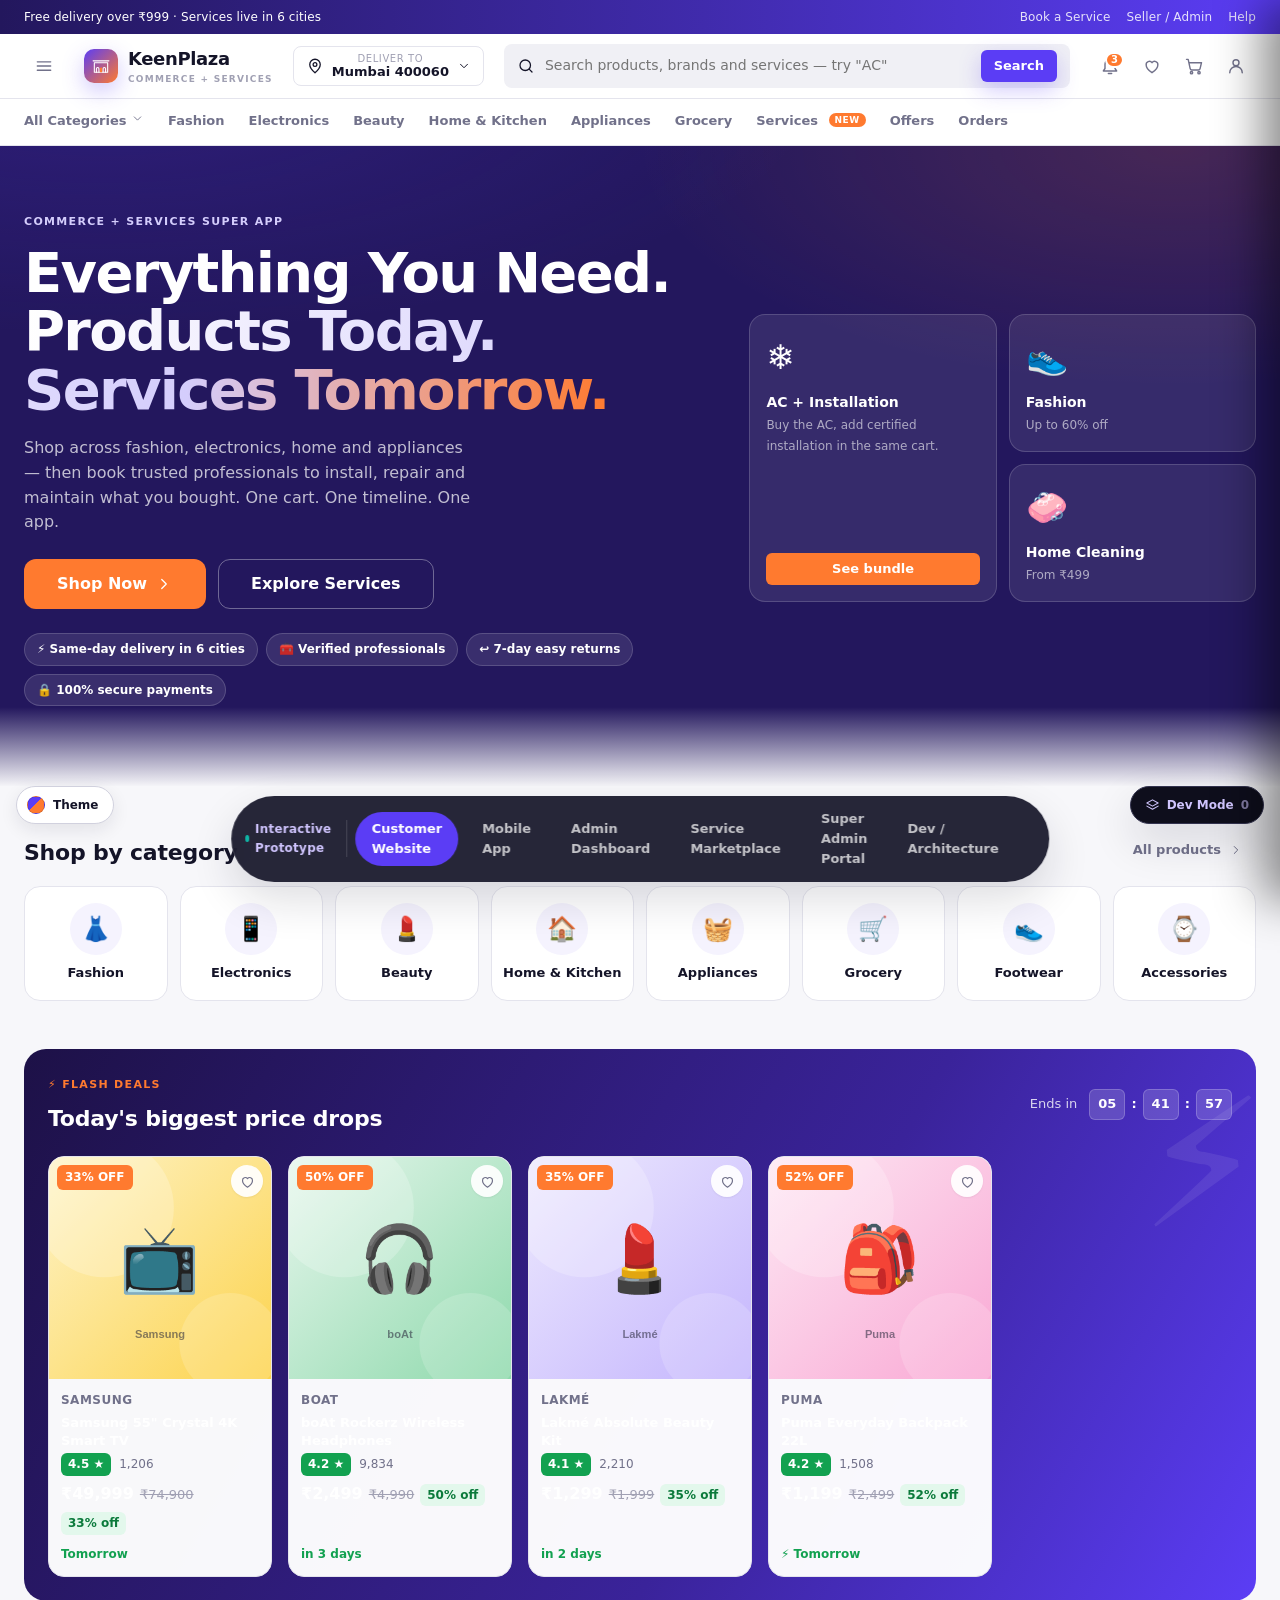
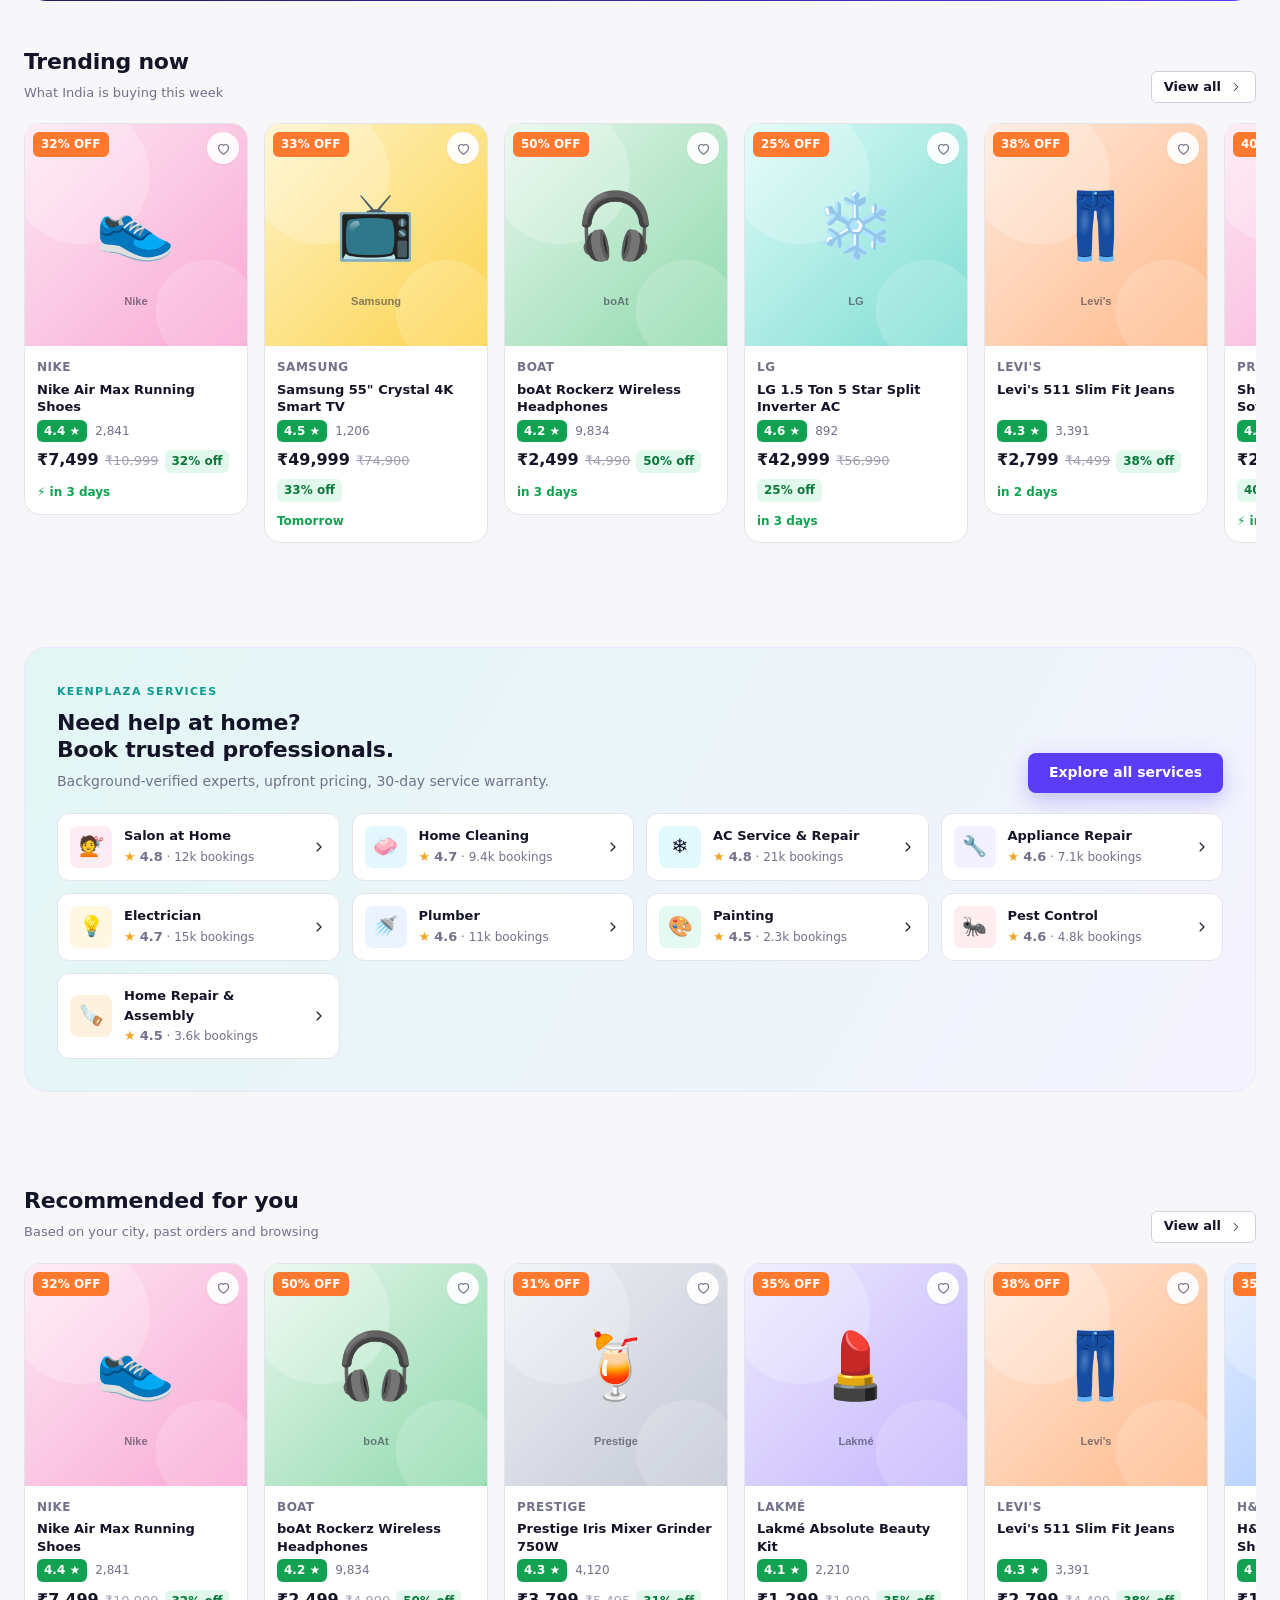
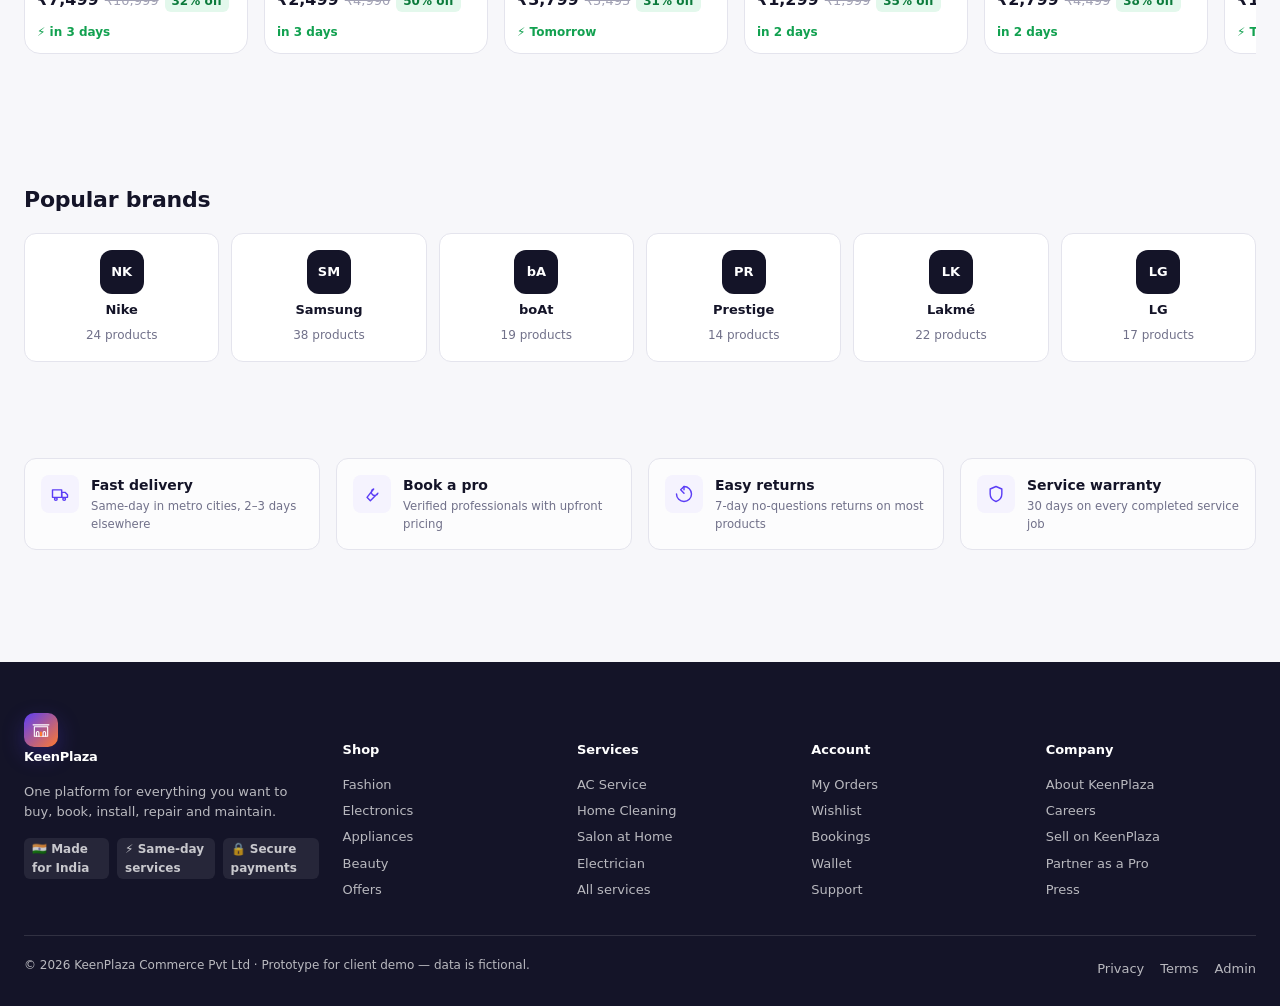
==== commit 5513e4ef: "Rename Bazaar to KeenPlaza; add super admin prototype page Co-Authored-By: Claude Opus 5 (1M context" ====
--- a/prototype/index.html
+++ b/prototype/index.html
@@ -3,9 +3,9 @@
 <head>
 <meta charset="utf-8">
 <meta name="viewport" content="width=device-width, initial-scale=1">
-<title>Bazaar — Products Today. Services Tomorrow.</title>
-<meta name="description" content="Bazaar customer storefront prototype — commerce plus home services in one app.">
-<link rel="icon" href="data:image/svg+xml,<svg xmlns='http://www.w3.org/2000/svg' viewBox='0 0 100 100'><rect width='100' height='100' rx='24' fill='%235B3DF5'/><text y='72' x='50' font-size='62' font-family='Arial' font-weight='bold' fill='white' text-anchor='middle'>B</text></svg>">
+<title>KeenPlaza — Products Today. Services Tomorrow.</title>
+<meta name="description" content="KeenPlaza customer storefront prototype — commerce plus home services in one app.">
+<link rel="icon" type="image/svg+xml" href="assets/logo.svg">
 <link rel="stylesheet" href="css/global.css">
 <link rel="stylesheet" href="css/theme.css">
 <link rel="stylesheet" href="css/dev.css">
--- a/prototype/css/global.css
+++ b/prototype/css/global.css
@@ -1,5 +1,5 @@
 /* ============================================================
-   BAZAAR — Commerce + Services Super App
+   KEENPLAZA — Commerce + Services Super App
    global.css — design tokens + reusable component system
    Used by: index.html, services.html, admin.html, mobile.html
    ============================================================ */
@@ -382,10 +382,21 @@
 .proto-bar a.is-active{background:var(--primary); color:#fff}
 .proto-bar .mini{padding:7px 10px; color:rgba(255,255,255,.55)}
 .proto-bar .mini:hover{color:#fff}
-@media (max-width:760px){
-  .proto-bar{bottom:auto; top:8px; font-size:var(--fs-sm); padding:4px; gap:2px}
-  .proto-bar a{padding:6px 10px}
+/* On phones the demo chrome docks as a full-width top strip and the page is
+   pushed down, so it never covers the product's own header. */
+@media (max-width:860px){
+  .proto-bar{
+    left:0; right:0; top:0; bottom:auto; transform:none; border-radius:0;
+    height:40px; padding:0 8px; gap:0; justify-content:flex-start;
+    overflow-x:auto; -webkit-overflow-scrolling:touch; box-shadow:0 2px 10px rgba(0,0,0,.25)
+  }
+  .proto-bar::-webkit-scrollbar{display:none}
+  .proto-bar .live{padding-left:6px; padding-right:10px; flex:none}
   .proto-bar .live span{display:none}
+  .proto-bar a{padding:6px 11px; font-size:var(--fs-sm); white-space:nowrap; flex:none}
+  .proto-bar .mini{flex:none}
+  body{padding-top:40px}
+  .site-header{top:40px}
 }
 
 /* ---------- 20. ANIMATIONS ---------- */
@@ -403,6 +414,20 @@
 .rise-3{animation:riseIn var(--t-slow) 120ms both}
 @media (prefers-reduced-motion:reduce){*{animation-duration:.01ms !important; transition-duration:.01ms !important}}
 
+/* ---------- 20b. OVERFLOW GUARDS ----------
+   Grid and flex children default to min-width:auto, so anything holding a wide
+   table, code block or fixed-width frame stretches its parent past the viewport.
+   These guards keep wide content scrolling inside its own box instead. */
+/* clip, not hidden: `overflow:hidden` would turn body into a scroll container
+   and silently break every position:sticky header on the site. */
+html,body{max-width:100%; overflow-x:clip}
+.grid > *,.grid-dash > *,.row > *,.col > *{min-width:0}
+.pane,.card,.panel,.tile,.main,main{min-width:0}
+.table-wrap{max-width:100%}
+.scroll-x,.date-filter,.seg,.tabs,.form-tabs{max-width:100%}
+img,svg,video{max-width:100%}
+pre,code{overflow-wrap:anywhere}
+
 /* ---------- 21. RESPONSIVE HELPERS ---------- */
 @media (max-width:1100px){
   .grid-4{grid-template-columns:repeat(3,1fr)}
@@ -417,6 +442,9 @@
 }
 @media (max-width:560px){
   .grid-2{grid-template-columns:1fr}
+  .stepper{overflow-x:auto; flex-wrap:nowrap; padding-bottom:4px}
+  .modal-foot,.drawer-foot{flex-wrap:wrap}
+  .modal-foot .btn,.drawer-foot .btn{flex:1 1 auto}
   .grid-auto{grid-template-columns:repeat(2,1fr); gap:var(--s-3)}
   .hide-sm{display:none !important}
   .modal{margin:0; width:100%; height:100%; max-height:100%; border-radius:0}
--- a/prototype/css/theme.css
+++ b/prototype/css/theme.css
@@ -65,9 +65,9 @@
 .tp-reset:hover{border-color:var(--error); color:var(--error)}
 
 @media (max-width:860px){
-  .theme-btn{bottom:auto; top:56px; left:10px; height:32px; padding:0 10px 0 8px; font-size:11px}
+  .theme-btn{top:auto; bottom:78px; left:10px; width:38px; height:38px; padding:0; justify-content:center}
   .theme-btn .tlabel{display:none}
-  .theme-panel{left:10px; right:10px; width:auto; top:96px; bottom:auto; max-height:70vh}
+  .theme-panel{left:10px; right:10px; width:auto; top:auto; bottom:124px; max-height:64vh}
 }
 
 /* ============================================================
--- a/prototype/css/dev.css
+++ b/prototype/css/dev.css
@@ -75,8 +75,8 @@
 .dev-toggle:hover{color:#fff; border-color:#5B3DF5}
 .dev-toggle.on{background:#5B3DF5; color:#fff; border-color:#5B3DF5}
 @media (max-width:860px){
-  .dev-panel{width:100%}
-  .dev-toggle{bottom:auto; top:56px; right:10px; height:32px; font-size:11px}
+  .dev-panel{width:100%; top:40px}
+  .dev-toggle{top:auto; bottom:78px; right:10px; height:38px; padding:0 12px; font-size:11px}
 }
 
 /* ---------- SPEC PAGE ---------- */
@@ -92,14 +92,23 @@
 .doc-sec > h2{font-size:var(--fs-2xl); font-weight:800; letter-spacing:-.02em; margin-bottom:var(--s-2)}
 .doc-sec > p.lead{color:var(--text-muted); max-width:78ch; margin-bottom:var(--s-5)}
 
-.flow-map{display:grid; grid-template-columns:repeat(5,1fr); gap:var(--s-3); align-items:stretch}
+.flow-map{position:relative; display:grid; grid-template-columns:repeat(5,1fr); gap:var(--s-3); align-items:stretch}
 .flow-col{display:flex; flex-direction:column; gap:8px}
 .flow-col h6{font-size:10px; font-weight:800; letter-spacing:.12em; text-transform:uppercase; color:var(--text-soft); text-align:center}
-.flow-node{background:var(--surface); border:1px solid var(--border); border-radius:var(--r-md); padding:10px 12px; font-size:var(--fs-sm)}
+.flow-node{background:var(--surface); border:1px solid var(--border); border-radius:var(--r-md); padding:10px 12px; font-size:var(--fs-sm);
+  transition:box-shadow .2s, border-color .2s, transform .2s}
 .flow-node b{display:block; font-size:var(--fs-md)}
 .flow-node.core{background:linear-gradient(135deg,var(--primary-900),var(--primary)); color:#fff; border:none}
 .flow-node.core b{color:#fff}
 .flow-node.ext{border-style:dashed}
+.flow-node.is-hit{border-color:var(--primary); box-shadow:0 0 0 3px var(--primary-100), 0 0 16px var(--primary); transform:translateY(-2px); z-index:2}
+
+/* ---------- live flow animation (architecture diagram) ---------- */
+.flow-anim-bar{display:flex; align-items:center; gap:10px; flex-wrap:wrap; margin-bottom:var(--s-3)}
+.flow-caption{font-family:ui-monospace,Menlo,monospace; font-size:var(--fs-sm); color:var(--text-muted); min-height:18px}
+.flow-caption b{color:var(--primary)}
+.flow-pulse{position:absolute; width:11px; height:11px; margin:-5.5px; border-radius:50%; background:var(--primary);
+  box-shadow:0 0 10px 2px var(--primary); pointer-events:none; opacity:0; transition:left .5s ease, top .5s ease, opacity .2s; z-index:3}
 
 .op-card{background:var(--surface); border:1px solid var(--border); border-radius:var(--r-lg); overflow:hidden; margin-bottom:var(--s-4)}
 .op-head{display:flex; align-items:center; gap:10px; padding:var(--s-4); cursor:pointer; flex-wrap:wrap}
@@ -115,7 +124,8 @@
 .wf-bar.external{background:var(--accent)} .wf-bar.data{background:var(--secondary)} .wf-bar.gateway{background:var(--warning)}
 .wf-bar.client,.wf-bar.edge{background:var(--n-400)}
 .code-block{background:var(--n-900); color:#9ad7c8; border-radius:var(--r-md); padding:var(--s-4);
-  font-family:ui-monospace,Menlo,monospace; font-size:var(--fs-sm); line-height:1.65; overflow:auto; white-space:pre-wrap}
+  font-family:ui-monospace,Menlo,monospace; font-size:var(--fs-sm); line-height:1.65; overflow-x:auto;
+  white-space:pre; max-width:100%; min-width:0}
 .env-flow{display:flex; align-items:stretch; gap:var(--s-2); overflow-x:auto; padding-bottom:var(--s-2)}
 .env-card{flex:1; min-width:190px; background:var(--surface); border:1px solid var(--border); border-radius:var(--r-md); padding:var(--s-4)}
 .env-card.prod{border-color:var(--primary); box-shadow:var(--sh-primary)}
@@ -124,12 +134,18 @@
 .pipe-step .n{width:30px;height:30px;border-radius:50%;background:var(--primary);color:#fff;display:grid;place-items:center;
   font-size:var(--fs-sm);font-weight:800}
 @media (max-width:1000px){
-  .doc-shell{grid-template-columns:1fr}
+  .doc-shell{grid-template-columns:minmax(0,1fr)}
+  .doc-nav,.doc-shell > main{min-width:0; max-width:100%}
   .doc-nav{position:static; max-height:none; display:flex; gap:6px; overflow-x:auto}
   .doc-nav a{white-space:nowrap; border-left:none; border-bottom:2px solid transparent}
   .flow-map{grid-template-columns:1fr 1fr}
 }
 @media (max-width:640px){
   .flow-map{grid-template-columns:1fr}
-  .wf-row{grid-template-columns:120px 1fr 44px; font-size:var(--fs-sm)}
+  .wf-row{grid-template-columns:110px 1fr 42px; font-size:var(--fs-sm)}
+  .op-head{gap:6px}
+  .op-head code{font-size:11px; overflow-wrap:anywhere}
+  .code-block{font-size:10.5px}
+  .env-card{min-width:170px}
+  .doc-sec > h2{font-size:var(--fs-xl)}
 }
--- a/prototype/css/storefront.css
+++ b/prototype/css/storefront.css
@@ -329,6 +329,8 @@
   .usp{grid-template-columns:repeat(2,1fr)}
 }
 @media (max-width:860px){
+  .site-header{top:40px}          /* sits below the prototype switcher strip */
+  .filters{top:calc(var(--header-h) + 98px)}
   .plp{grid-template-columns:1fr}
   .filters{display:none}
   .plp-grid{grid-template-columns:repeat(2,1fr)}
@@ -345,7 +347,19 @@
 }
 @media (max-width:560px){
   .cat-strip{grid-template-columns:repeat(3,1fr)}
+  .svc-band{padding:var(--s-5) var(--s-4)}
+  .svc-grid{grid-template-columns:1fr}
+  .svc-item b,.svc-item small{min-width:0; overflow:hidden; text-overflow:ellipsis; white-space:nowrap}
+  .flash{padding:var(--s-4)}
+  .section-head{flex-direction:column; align-items:flex-start}
+  .plp-toolbar{gap:var(--s-2)}
+  .plp-toolbar select{width:100% !important}
+  .price-row .now{font-size:var(--fs-3xl)}
+  .crumbs{font-size:var(--fs-sm)}
   .svc-cat-grid{grid-template-columns:1fr}
+  .svc-cat .em{width:44px;height:44px;font-size:22px}
+  .pkg-card{padding:var(--s-4)}
+  .card-pad{padding:var(--s-4)}
   .foot-grid{grid-template-columns:repeat(2,1fr)}
   .cart-line{grid-template-columns:72px 1fr; gap:var(--s-3)}
   .cart-line img{width:72px;height:72px}
